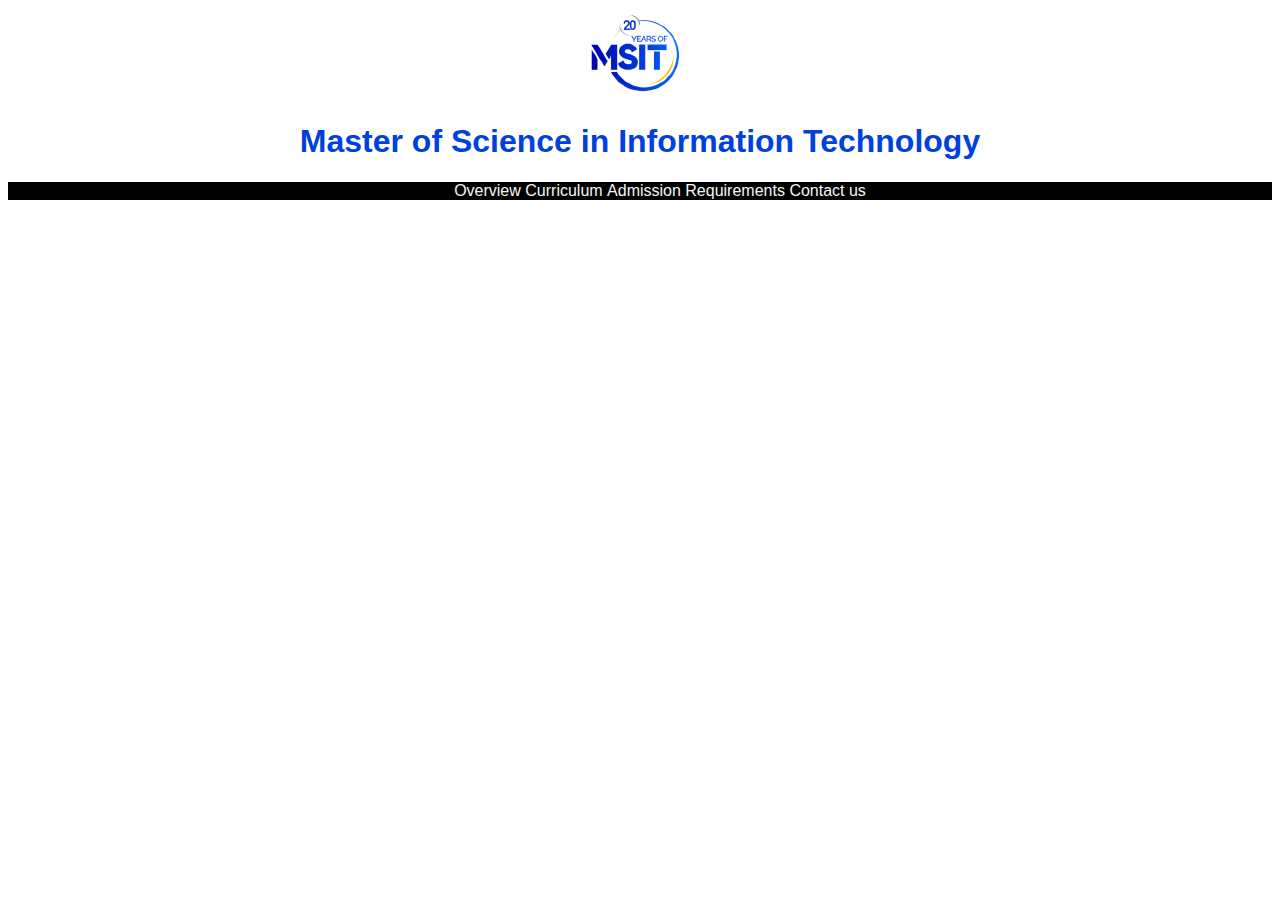
==== day2/index.html @ bd5f38fe "added nav bar to the page" ====
<!DOCTYPE html>

<html>
    <head>
        <title> MSIT - Info Page</title>
        <link rel="stylesheet" href="styles.css">
    </head>
    <body>
        <header>
        <img src="msitlogo.png">
        <h1> Master of Science in Information Technology</h1>
        </header>
        <nav>
            <ul>
                <li>Overview</li>
                <li>Curriculum</li>
                <li>Admission Requirements</li>
                <li>Contact us</li>
            </ul>
        </nav>
    </body>
</html>
---- day2/styles.css ----
body {
    font-family: Arial, Helvetica, sans-serif;
}

header {
    text-align: center;
}

h1{
    color: #0040df;
}

nav {
    background-color: black;
    text-align: center;
}

ul li {
    list-style-type: none;
    color: whitesmoke;
    display: inline-block;
}
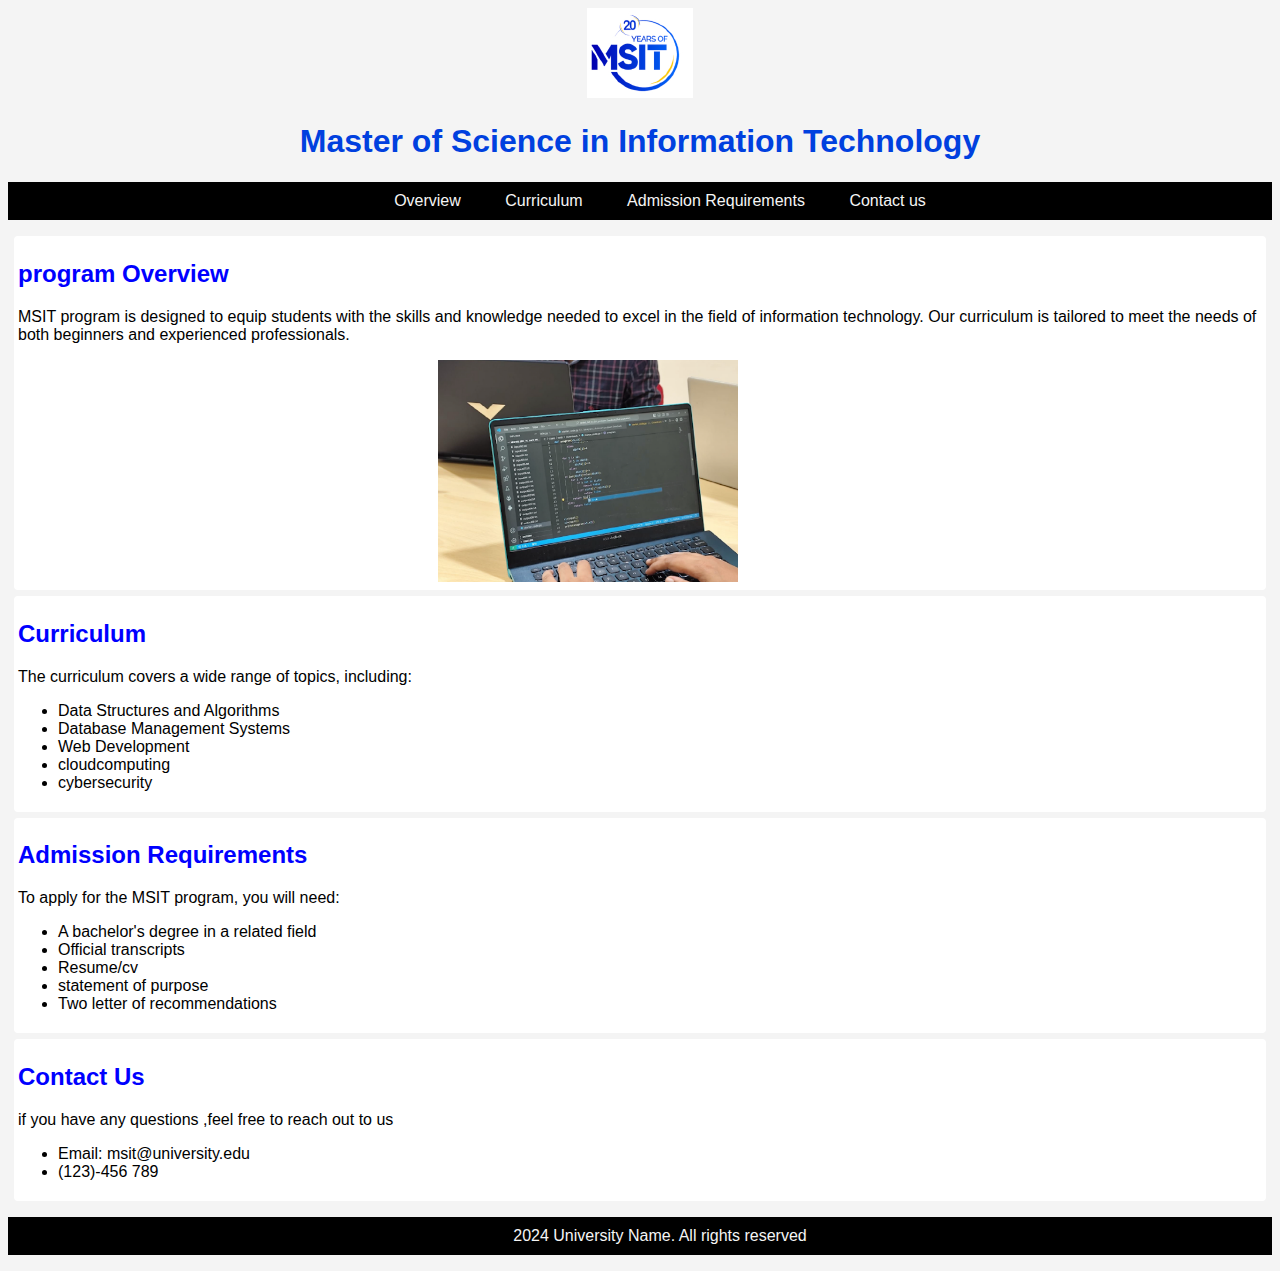
==== commit fc014afa: "final assignment" ====
--- a/day2/index.html
+++ b/day2/index.html
@@ -18,5 +18,49 @@
                 <li>Contact us</li>
             </ul>
         </nav>
+        <section class="card">
+            <h2>program Overview</h2>
+            <p> MSIT program is designed to equip students with the skills and knowledge needed to excel in the field of information technology. Our curriculum is tailored to meet the needs of both beginners and experienced professionals. </p>
+            <img src="image.png">
+        </section>
+       <!--curriculum section-->
+       <section class="card-cur">
+            <h2> Curriculum</h2>
+            <p>The curriculum covers a wide range of topics, including: </p>
+                <ul>
+                    <li>Data Structures and Algorithms</li>
+                    <li>Database Management Systems</li>
+                    <li>Web Development</li>
+                    <li>cloudcomputing</li>
+                    <li>cybersecurity</li>
+
+                </ul>
+            </section >
+
+        <section class="card-cur">
+            <h2> Admission Requirements</h2>
+            <p>To apply for the MSIT program, you will need: </p>
+                <ul>
+                    <li> A bachelor's degree in a related field</li>
+                    <li>Official transcripts </li>
+                    <li>Resume/cv</li>
+                    <li>statement of purpose</li>
+                    <li>Two letter of recommendations</li>
+
+                </ul>
+            </section >
+        <section>
+            <h2>Contact Us</h2>
+            <p>if you have any questions ,feel free to reach out to us</p>
+                <ul>
+                    <li>Email:  msit@university.edu </li>
+                    <li>(123)-456 789</li>
+                </ul>
+        </section>
+        <nav>
+            <ul>
+                <li>2024 University Name. All rights reserved</li>
+            </ul>
+        </nav>
     </body>
 </html>--- a/day2/styles.css
+++ b/day2/styles.css
@@ -1,4 +1,5 @@
 body {
+    background-color:#f4f4f4;
     font-family: Arial, Helvetica, sans-serif;
 }
 
@@ -15,8 +16,23 @@
     text-align: center;
 }
 
-ul li {
+nav ul li {
     list-style-type: none;
     color: whitesmoke;
     display: inline-block;
+    padding: 10px 20px;
+}
+
+h2{
+    color: blue;
+}
+.card img{
+    max-width: 300px;
+    margin-left: 420px;
+}
+section{
+    background-color: white;
+    padding: 4px;
+    border-radius: 4px;
+    margin: 6px;
 }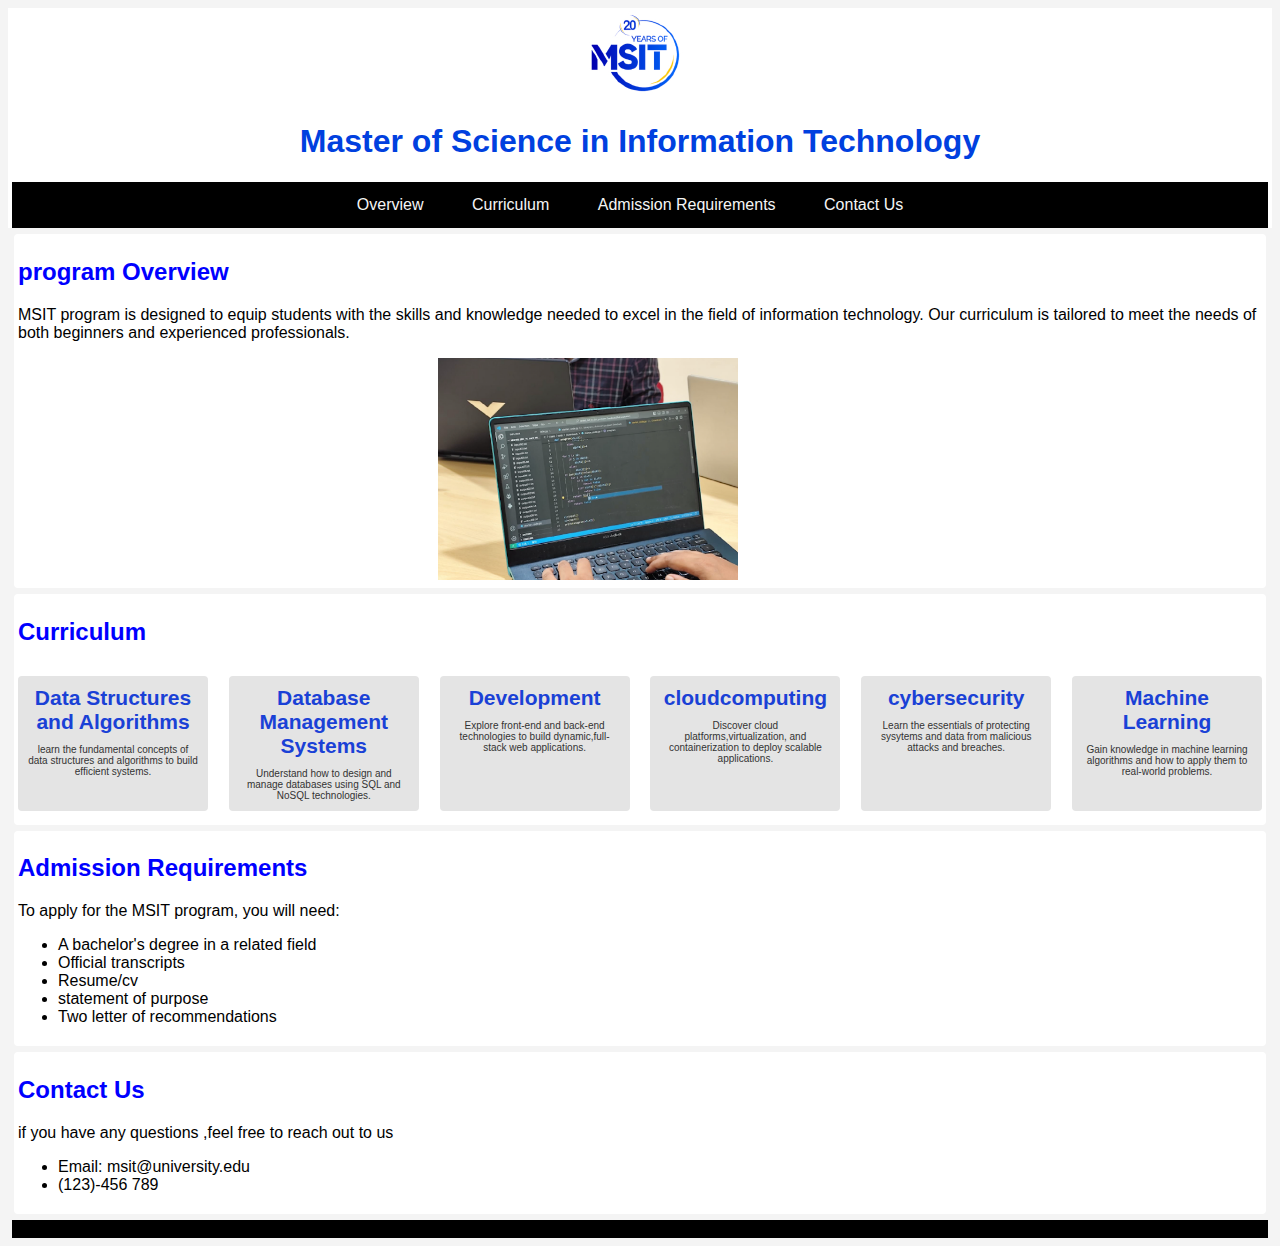
==== commit 34957066: "added hovering and 6 cards in curriculum and did some styling" ====
--- a/day2/index.html
+++ b/day2/index.html
@@ -7,37 +7,55 @@
     </head>
     <body>
         <header>
-        <img src="msitlogo.png">
-        <h1> Master of Science in Information Technology</h1>
+            <img src="msitlogo.png">
+            <h1> Master of Science in Information Technology</h1>
+
+            <nav>
+                <ul>
+                    <li><a href="#Overview">Overview</a></li>
+                    <li><a href="#curriculum">Curriculum</a></li>
+                    <li><a href="#Admission Requirements">Admission Requirements</a></li>
+                    <li><a href="#Contact us">Contact Us</a></li>
+                </ul>
+            </nav>
         </header>
-        <nav>
-            <ul>
-                <li>Overview</li>
-                <li>Curriculum</li>
-                <li>Admission Requirements</li>
-                <li>Contact us</li>
-            </ul>
-        </nav>
-        <section class="card">
+
+        <section id="Overview" class="card">
             <h2>program Overview</h2>
             <p> MSIT program is designed to equip students with the skills and knowledge needed to excel in the field of information technology. Our curriculum is tailored to meet the needs of both beginners and experienced professionals. </p>
-            <img src="image.png">
+            <img src="image.png"> 
         </section>
        <!--curriculum section-->
-       <section class="card-cur">
+       <section id ="curriculum" class="card-cur">
             <h2> Curriculum</h2>
-            <p>The curriculum covers a wide range of topics, including: </p>
-                <ul>
-                    <li>Data Structures and Algorithms</li>
-                    <li>Database Management Systems</li>
-                    <li>Web Development</li>
-                    <li>cloudcomputing</li>
-                    <li>cybersecurity</li>
-
-                </ul>
+                <div class="grid-container">
+                    <div class="grid-item">
+                        <h2>Data Structures and Algorithms</h2>
+                       <p>learn the fundamental concepts of data structures and algorithms to build efficient systems.</div>
+                    <div class="grid-item">
+                        <h2>Database Management Systems</h2>
+                        <p> Understand how to design and manage databases using SQL and NoSQL technologies.</p>
+                    </div>
+                    <div class="grid-item"> 
+                        <h2>Development</h2>
+                        <p>Explore front-end and back-end technologies to build dynamic,full-stack web applications.</p>
+                    </div>
+                    <div class="grid-item">
+                        <h2>cloudcomputing</h2>
+                        <p> Discover cloud platforms,virtualization, and containerization to deploy scalable applications.</p>
+                    </div>
+                    <div class="grid-item">
+                        <h2>cybersecurity</h2>
+                        <p> Learn the essentials of protecting sysytems and data from malicious attacks and breaches.</p>
+                    </div>
+                    <div class="grid-item">
+                        <h2>Machine Learning</h2>
+                        <p>Gain knowledge in machine learning algorithms and how to apply them to real-world problems.</p>
+                    </div>
+                </div>
             </section >
 
-        <section class="card-cur">
+        <section id="admission-requirements"class="card-cur">
             <h2> Admission Requirements</h2>
             <p>To apply for the MSIT program, you will need: </p>
                 <ul>
@@ -49,7 +67,7 @@
 
                 </ul>
             </section >
-        <section>
+        <section id="contact us" class="card-con">
             <h2>Contact Us</h2>
             <p>if you have any questions ,feel free to reach out to us</p>
                 <ul>
--- a/day2/styles.css
+++ b/day2/styles.css
@@ -2,6 +2,12 @@
     background-color:#f4f4f4;
     font-family: Arial, Helvetica, sans-serif;
 }
+
+body > header{
+    background-color: white;
+}
+
+
 
 header {
     text-align: center;
@@ -13,16 +19,32 @@
 
 nav {
     background-color: black;
+    margin: 4px;
     text-align: center;
 }
 
-nav ul li {
+nav ul {
+    padding: 0;
+    margin: 0;
     list-style-type: none;
+
+}
+nav ul li{
+    display: inline-block;
+    margin-right: 20px;
+}
+nav ul li a{
+    text-decoration: none;
     color: whitesmoke;
+    padding: 14px 12px;
     display: inline-block;
-    padding: 10px 20px;
+    transition: all 0.3s ease;
 }
-
+nav ul li a:hover{
+    color:#dadce5;
+    box-shadow: 0px 0px 10px 3px  rgba(225, 255, 255, 0.6);
+    border-radius: 4px;
+}
 h2{
     color: blue;
 }
@@ -35,4 +57,37 @@
     padding: 4px;
     border-radius: 4px;
     margin: 6px;
+}
+
+ul li{
+    padding:0;
+}
+
+.grid-container {
+    display: flex;
+    grid-template-columns: repeat(auto-fill, minmax(200px, 1fr));
+    gap: 10px;
+    padding: 10px 0;
+    justify-content: space-between;
+}
+
+.grid-item {
+    background-color:#e0e0e0e0;
+    padding: 10px;
+    border-radius:4px;
+    text-align: center;
+    font-size: 14px;
+    color: #333;
+    max-width: 190px;
+    box-sizing: border-box;
+    
+}
+
+.grid-item h2{
+    color: #1a41d6;
+    margin: 0 0 10px 0;
+}
+.grid-item p {
+    font-size: 10px;
+    margin: 0;
 }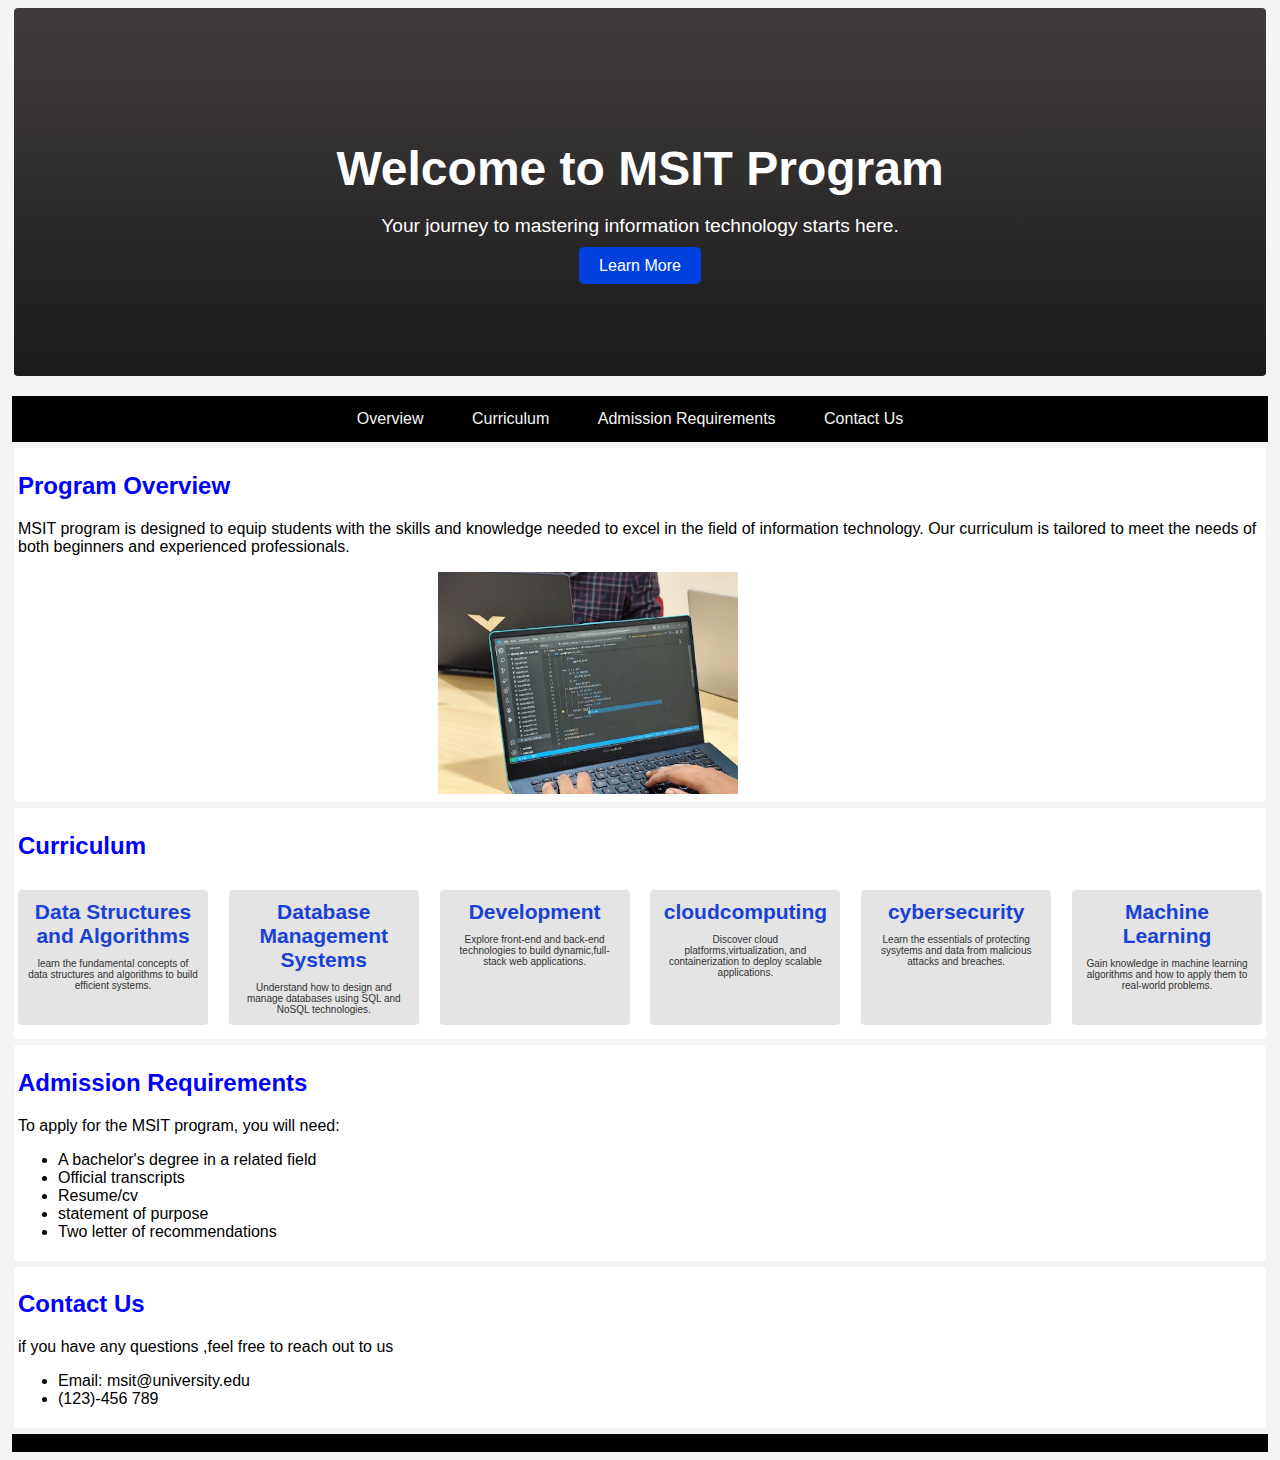
==== commit ee8ca05a: "added hero image and css" ====
--- a/day2/index.html
+++ b/day2/index.html
@@ -6,9 +6,17 @@
         <link rel="stylesheet" href="styles.css">
     </head>
     <body>
-        <header>
-            <img src="msitlogo.png">
-            <h1> Master of Science in Information Technology</h1>
+        <section class="hero">
+            <div class="hero-overlay">
+                <div class="hero-content">
+                    <h1>Welcome to MSIT Program</h1>
+                    <p>Your journey to mastering information technology starts here.</p>
+                    <a class="cta-button">Learn More</a>
+                </div>
+            </div>
+
+        </section>
+           
 
             <nav>
                 <ul>
@@ -21,7 +29,7 @@
         </header>
 
         <section id="Overview" class="card">
-            <h2>program Overview</h2>
+            <h2>Program Overview</h2>
             <p> MSIT program is designed to equip students with the skills and knowledge needed to excel in the field of information technology. Our curriculum is tailored to meet the needs of both beginners and experienced professionals. </p>
             <img src="image.png"> 
         </section>
--- a/day2/styles.css
+++ b/day2/styles.css
@@ -14,7 +14,7 @@
 }
 
 h1{
-    color: #0040df;
+    color:white
 }
 
 nav {
@@ -90,4 +90,57 @@
 .grid-item p {
     font-size: 10px;
     margin: 0;
+}
+
+
+.hero {
+    position: relative;
+    background-image: linear-gradient(rgba(16, 10, 10, 0.796), rgba(0, 0, 0, 0.895)), url("https://upload.wikimedia.org/wikipedia/commons/0/02/Computer_science_education.png");
+    background-size: cover;
+    background-position: center;
+    height: 40vh;
+    display: flex;
+    align-items: center;
+    justify-content: center;
+    margin-bottom: 20px;
+}
+
+.hero-overlay {
+    position: absolute;
+    top: 0;
+    left: 0;
+    width: 100%;
+    height: 100%;
+    display: flex;
+    align-items: center;
+    justify-content: center;
+}
+
+.hero-content {
+    text-align: center;
+    padding: 20px;
+}
+
+.hero h1 {
+    font-size: 3rem;
+    margin-bottom: 10px;
+}
+
+.hero p {
+    font-size: 1.2rem;
+    margin-bottom: 20px;
+    color: white;
+}
+
+.cta-button {
+    background-color: #0040df;
+    color: white;
+    padding: 10px 20px;
+    text-decoration: none;
+    border-radius: 5px;
+    transition: background-color 0.3s;
+}
+
+.cta-button:hover {
+    background-color: #0262ff;
 }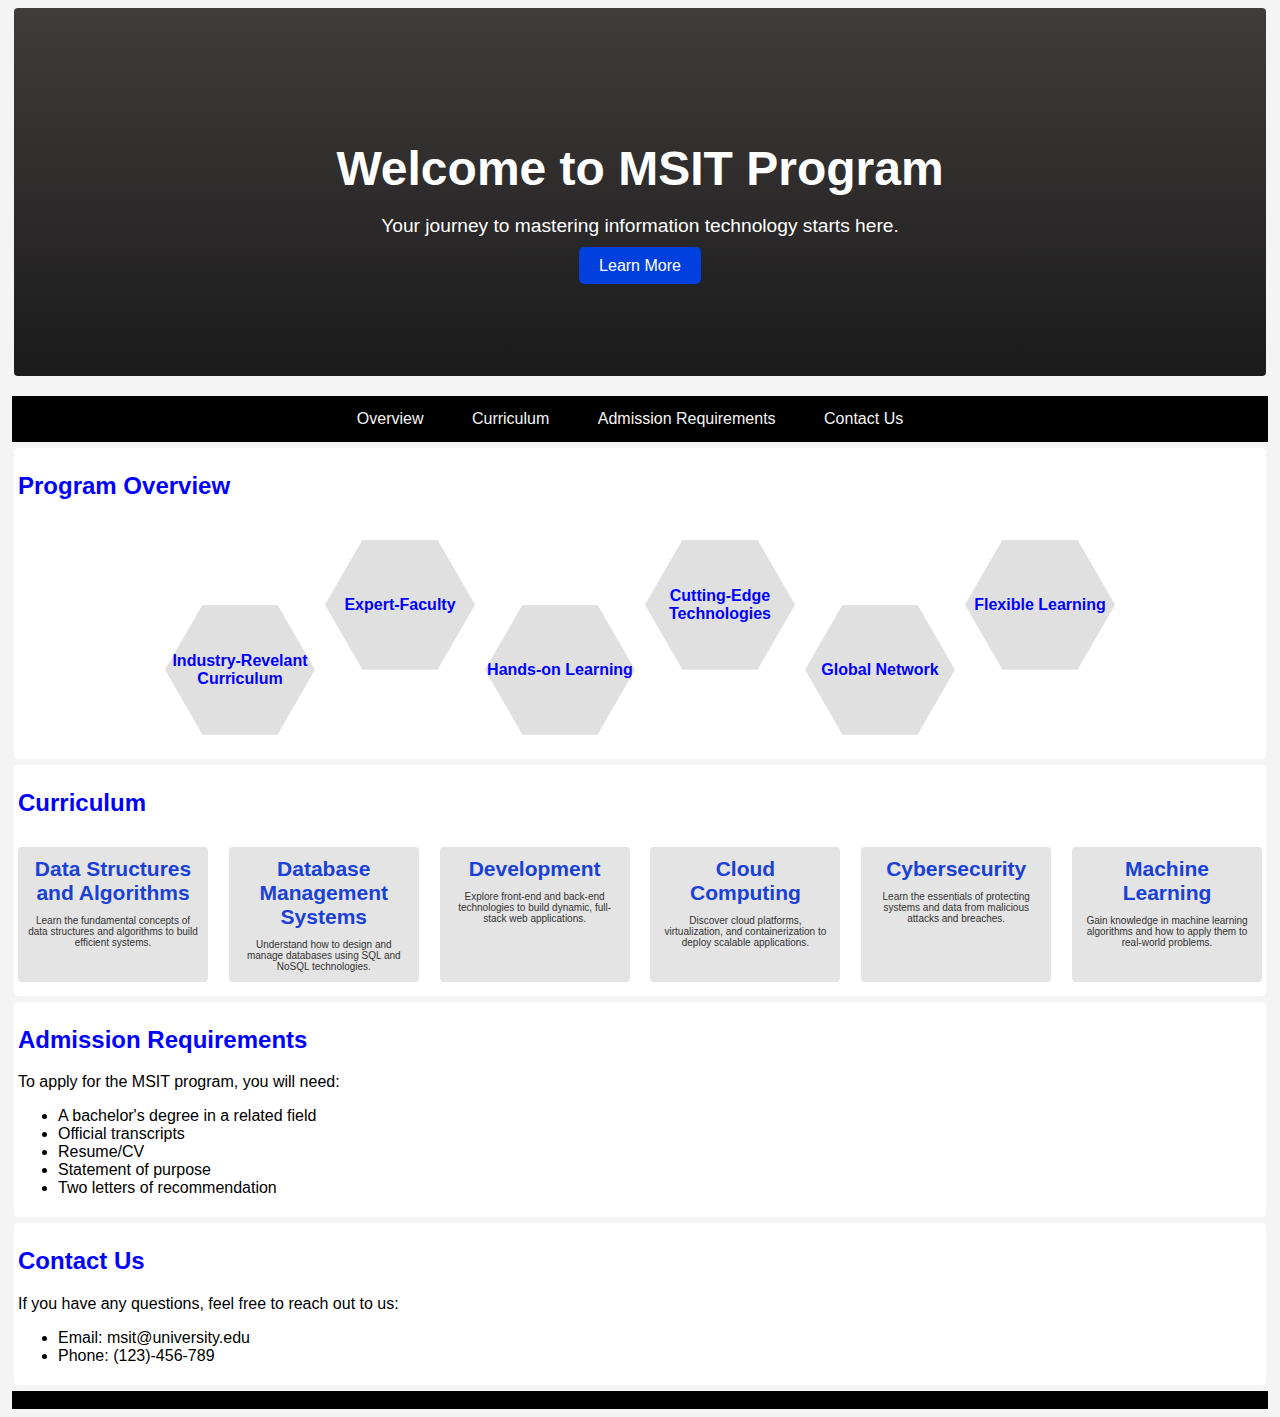
==== commit 7b87dd8f: "added honeycomb structures" ====
--- a/day2/index.html
+++ b/day2/index.html
@@ -1,8 +1,7 @@
 <!DOCTYPE html>
-
 <html>
     <head>
-        <title> MSIT - Info Page</title>
+        <title>MSIT - Info Page</title>
         <link rel="stylesheet" href="styles.css">
     </head>
     <body>
@@ -14,79 +13,111 @@
                     <a class="cta-button">Learn More</a>
                 </div>
             </div>
+        </section>
 
+        <nav>
+            <ul>
+                <li><a href="#Overview">Overview</a></li>
+                <li><a href="#curriculum">Curriculum</a></li>
+                <li><a href="#Admission Requirements">Admission Requirements</a></li>
+                <li><a href="#Contact us">Contact Us</a></li>
+            </ul>
+        </nav>
+            <section id="overview">
+                <h2>Program Overview</h2>
+                <div class="honeycomb">
+                    <div class="hexagon">
+                        <div class="hex-content">
+                            <h3>Industry-Revelant Curriculum</h3>
+                        </div>
+                    </div>
+                    <div class="hexagon">
+                        <div class="hex-content">
+                            <h3>Expert-Faculty</h3>
+                        </div>
+                    </div>
+                    <div class="hexagon">
+                        <div class="hex-content">
+                            <h3>Hands-on Learning</h3>
+                        </div>
+                    </div>
+                    <div class="hexagon">
+                        <div class="hex-content">
+                            <h3>Cutting-Edge Technologies</h3>
+                        </div>
+                    </div>
+                    <div class="hexagon">
+                        <div class="hex-content">
+                            <h3>Global Network</h3>
+                        </div>
+                    </div>
+                    <div class="hexagon">
+                        <div class="hex-content">
+                            <h3>Flexible Learning</h3>
+                        </div>
+                    </div>
+                    
+                </div>
+            </section>
+
+        <!-- Curriculum Section -->
+        <section id="curriculum" class="card-cur">
+            <h2>Curriculum</h2>
+            <div class="grid-container">
+                <div class="grid-item">
+                    <h2>Data Structures and Algorithms</h2>
+                    <p>Learn the fundamental concepts of data structures and algorithms to build efficient systems.</p>
+                </div>
+                <div class="grid-item">
+                    <h2>Database Management Systems</h2>
+                    <p>Understand how to design and manage databases using SQL and NoSQL technologies.</p>
+                </div>
+                <div class="grid-item">
+                    <h2>Development</h2>
+                    <p>Explore front-end and back-end technologies to build dynamic, full-stack web applications.</p>
+                </div>
+                <div class="grid-item">
+                    <h2>Cloud Computing</h2>
+                    <p>Discover cloud platforms, virtualization, and containerization to deploy scalable applications.</p>
+                </div>
+                <div class="grid-item">
+                    <h2>Cybersecurity</h2>
+                    <p>Learn the essentials of protecting systems and data from malicious attacks and breaches.</p>
+                </div>
+                <div class="grid-item">
+                    <h2>Machine Learning</h2>
+                    <p>Gain knowledge in machine learning algorithms and how to apply them to real-world problems.</p>
+                </div>
+            </div>
         </section>
-           
 
-            <nav>
-                <ul>
-                    <li><a href="#Overview">Overview</a></li>
-                    <li><a href="#curriculum">Curriculum</a></li>
-                    <li><a href="#Admission Requirements">Admission Requirements</a></li>
-                    <li><a href="#Contact us">Contact Us</a></li>
-                </ul>
-            </nav>
-        </header>
+        <!-- Admission Requirements Section -->
+        <section id="admission-requirements" class="card-cur">
+            <h2>Admission Requirements</h2>
+            <p>To apply for the MSIT program, you will need:</p>
+            <ul>
+                <li>A bachelor's degree in a related field</li>
+                <li>Official transcripts</li>
+                <li>Resume/CV</li>
+                <li>Statement of purpose</li>
+                <li>Two letters of recommendation</li>
+            </ul>
+        </section>
 
-        <section id="Overview" class="card">
-            <h2>Program Overview</h2>
-            <p> MSIT program is designed to equip students with the skills and knowledge needed to excel in the field of information technology. Our curriculum is tailored to meet the needs of both beginners and experienced professionals. </p>
-            <img src="image.png"> 
+        <!-- Contact Us Section -->
+        <section id="contact-us" class="card-con">
+            <h2>Contact Us</h2>
+            <p>If you have any questions, feel free to reach out to us:</p>
+            <ul>
+                <li>Email: msit@university.edu</li>
+                <li>Phone: (123)-456-789</li>
+            </ul>
         </section>
-       <!--curriculum section-->
-       <section id ="curriculum" class="card-cur">
-            <h2> Curriculum</h2>
-                <div class="grid-container">
-                    <div class="grid-item">
-                        <h2>Data Structures and Algorithms</h2>
-                       <p>learn the fundamental concepts of data structures and algorithms to build efficient systems.</div>
-                    <div class="grid-item">
-                        <h2>Database Management Systems</h2>
-                        <p> Understand how to design and manage databases using SQL and NoSQL technologies.</p>
-                    </div>
-                    <div class="grid-item"> 
-                        <h2>Development</h2>
-                        <p>Explore front-end and back-end technologies to build dynamic,full-stack web applications.</p>
-                    </div>
-                    <div class="grid-item">
-                        <h2>cloudcomputing</h2>
-                        <p> Discover cloud platforms,virtualization, and containerization to deploy scalable applications.</p>
-                    </div>
-                    <div class="grid-item">
-                        <h2>cybersecurity</h2>
-                        <p> Learn the essentials of protecting sysytems and data from malicious attacks and breaches.</p>
-                    </div>
-                    <div class="grid-item">
-                        <h2>Machine Learning</h2>
-                        <p>Gain knowledge in machine learning algorithms and how to apply them to real-world problems.</p>
-                    </div>
-                </div>
-            </section >
 
-        <section id="admission-requirements"class="card-cur">
-            <h2> Admission Requirements</h2>
-            <p>To apply for the MSIT program, you will need: </p>
-                <ul>
-                    <li> A bachelor's degree in a related field</li>
-                    <li>Official transcripts </li>
-                    <li>Resume/cv</li>
-                    <li>statement of purpose</li>
-                    <li>Two letter of recommendations</li>
-
-                </ul>
-            </section >
-        <section id="contact us" class="card-con">
-            <h2>Contact Us</h2>
-            <p>if you have any questions ,feel free to reach out to us</p>
-                <ul>
-                    <li>Email:  msit@university.edu </li>
-                    <li>(123)-456 789</li>
-                </ul>
-        </section>
         <nav>
             <ul>
                 <li>2024 University Name. All rights reserved</li>
             </ul>
         </nav>
     </body>
-</html>+</html>
--- a/day2/styles.css
+++ b/day2/styles.css
@@ -1,20 +1,18 @@
 body {
-    background-color:#f4f4f4;
+    background-color: #f4f4f4;
     font-family: Arial, Helvetica, sans-serif;
 }
 
-body > header{
+body > header {
     background-color: white;
 }
-
-
 
 header {
     text-align: center;
 }
 
-h1{
-    color:white
+h1 {
+    color: white;
 }
 
 nav {
@@ -27,40 +25,45 @@
     padding: 0;
     margin: 0;
     list-style-type: none;
+}
 
-}
-nav ul li{
+nav ul li {
     display: inline-block;
     margin-right: 20px;
 }
-nav ul li a{
+
+nav ul li a {
     text-decoration: none;
     color: whitesmoke;
     padding: 14px 12px;
     display: inline-block;
     transition: all 0.3s ease;
 }
-nav ul li a:hover{
-    color:#dadce5;
-    box-shadow: 0px 0px 10px 3px  rgba(225, 255, 255, 0.6);
+
+nav ul li a:hover {
+    color: #dadce5;
+    box-shadow: 0px 0px 10px 3px rgba(225, 255, 255, 0.6);
     border-radius: 4px;
 }
-h2{
+
+h2 {
     color: blue;
 }
-.card img{
+
+.card img {
     max-width: 300px;
     margin-left: 420px;
 }
-section{
+
+section {
     background-color: white;
     padding: 4px;
     border-radius: 4px;
     margin: 6px;
 }
 
-ul li{
-    padding:0;
+ul li {
+    padding: 0;
 }
 
 .grid-container {
@@ -72,26 +75,25 @@
 }
 
 .grid-item {
-    background-color:#e0e0e0e0;
+    background-color: #e0e0e0e0;
     padding: 10px;
-    border-radius:4px;
+    border-radius: 4px;
     text-align: center;
     font-size: 14px;
     color: #333;
     max-width: 190px;
     box-sizing: border-box;
-    
 }
 
-.grid-item h2{
+.grid-item h2 {
     color: #1a41d6;
     margin: 0 0 10px 0;
 }
+
 .grid-item p {
     font-size: 10px;
     margin: 0;
 }
-
 
 .hero {
     position: relative;
@@ -143,4 +145,48 @@
 
 .cta-button:hover {
     background-color: #0262ff;
+}
+.honeycomb {
+    display: flex;
+    flex-wrap: wrap;
+    gap: 10px;
+    justify-content: center;
+    padding: 20px 0;
+}
+
+.hexagon {
+    position: relative;
+    width: 150px;
+    height: 130px; 
+    background-color: #e0e0e0;
+    clip-path: polygon(25% 0%, 75% 0%, 100% 50%, 75% 100%, 25% 100%, 0% 50%);
+    display: flex;
+    align-items: center;
+    justify-content: center;
+    transition: background-color 0.3s;
+}
+
+.hexagon:nth-child(odd) {
+    margin-top: 65px;
+}
+
+.hexagon:hover {
+    background-color:yellow;
+}
+
+.hex-content {
+    text-align: center;
+    color: blue;
+}
+
+.hex-content h3 {
+    margin: 0;
+    font-size: 1rem;
+    color:blue;
+}
+
+.hex-content p {
+    margin: 5px 0 0;
+    font-size: 0.9rem;
+    color: #ddd;
 }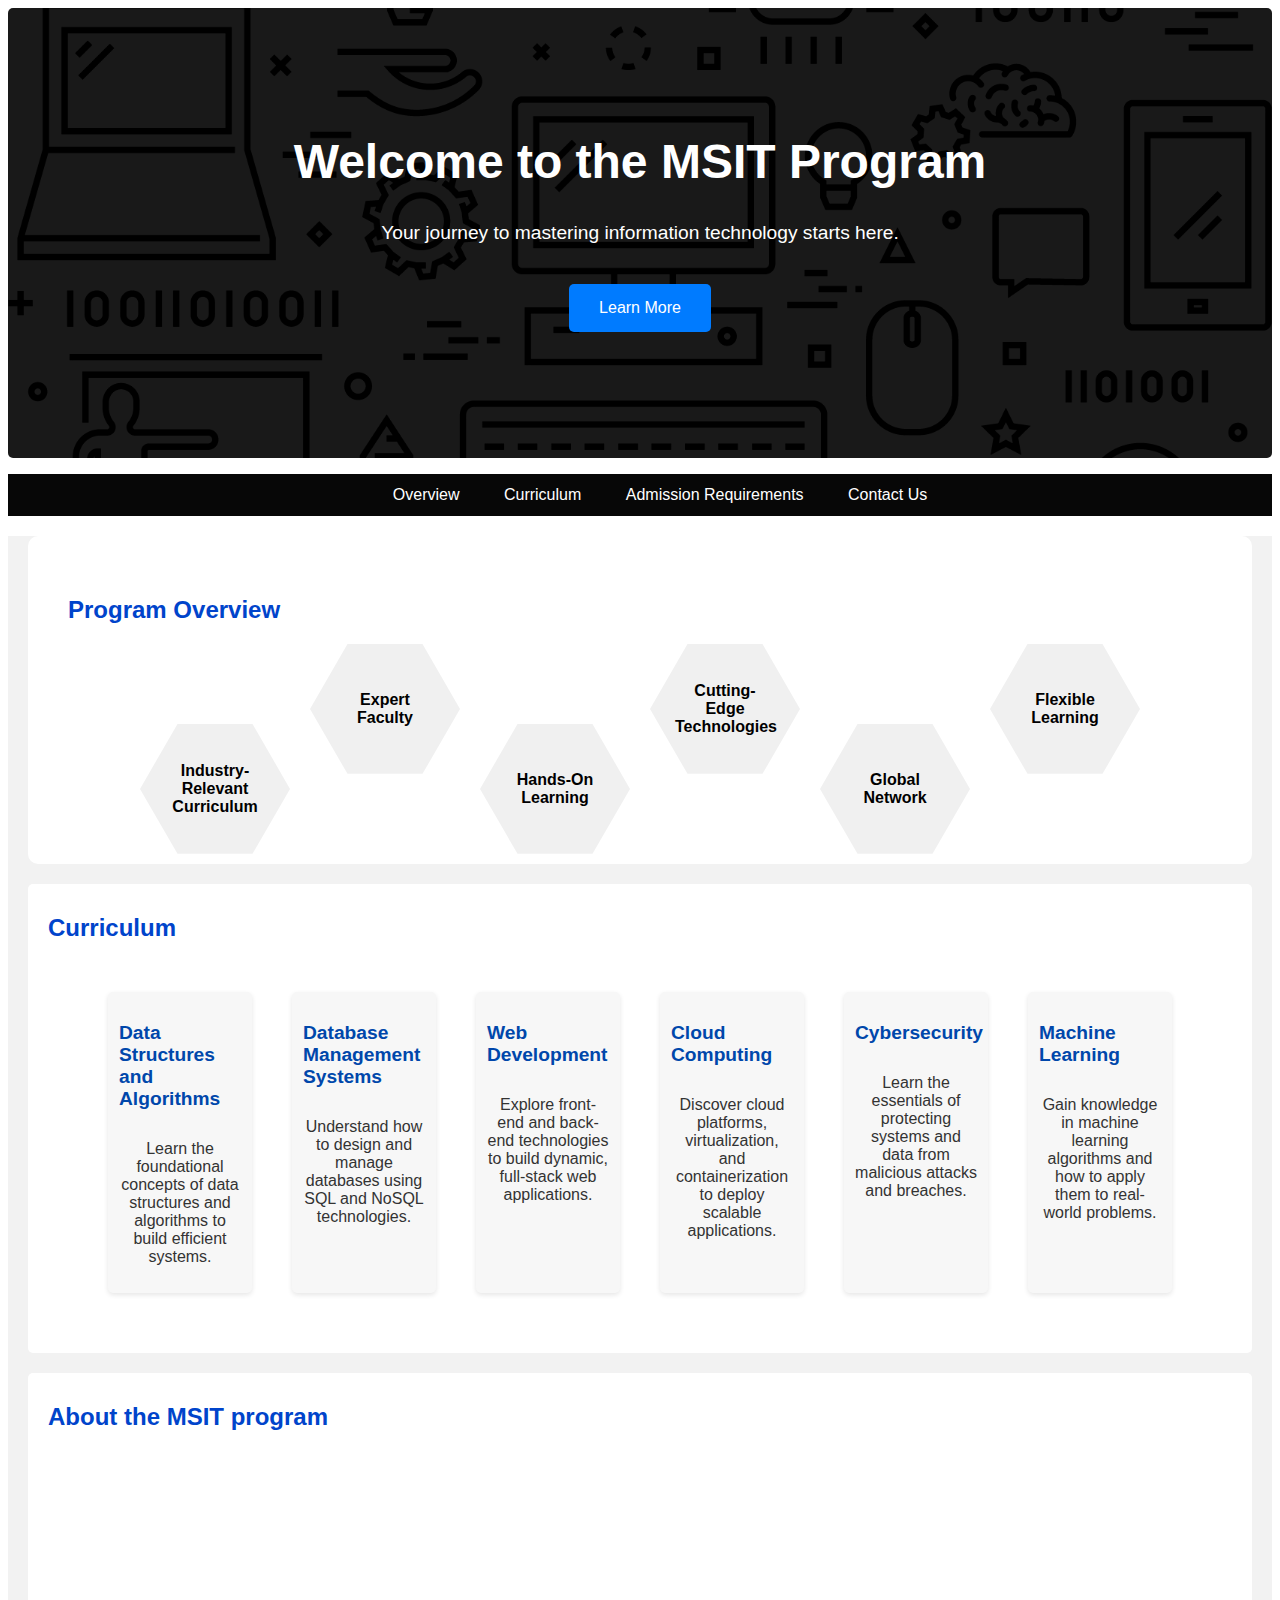
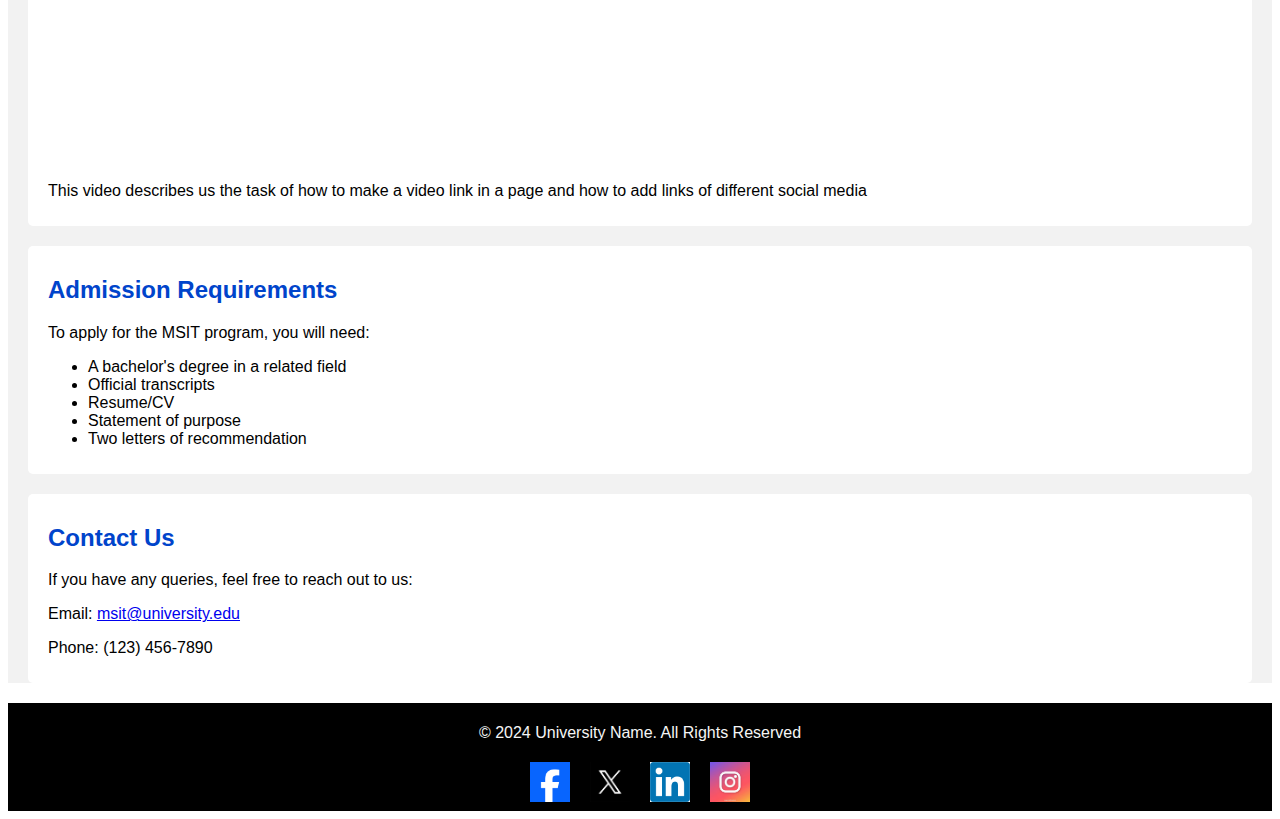
==== commit 1d2d1296: "added instagram , linkedin,faceboook,twiter accounts to the webpage" ====
--- a/day2/index.html
+++ b/day2/index.html
@@ -1,123 +1,117 @@
 <!DOCTYPE html>
-<html>
-    <head>
-        <title>MSIT - Info Page</title>
-        <link rel="stylesheet" href="styles.css">
-    </head>
-    <body>
-        <section class="hero">
-            <div class="hero-overlay">
-                <div class="hero-content">
-                    <h1>Welcome to MSIT Program</h1>
-                    <p>Your journey to mastering information technology starts here.</p>
-                    <a class="cta-button">Learn More</a>
+<html lang="en">
+<head>
+    <link rel="stylesheet" href="styles.css">
+    <meta charset="UTF-8">
+    <meta name="viewport" content="width=device-width, initial-scale=1.0">
+    <title>MSIT - Info</title>
+
+</head>
+<body>
+    <section class="hero-section">
+        <div class="overlay"></div>
+        <div class="hero-content">
+            <h1>Welcome to the MSIT Program</h1>
+            <p>Your journey to mastering information technology starts here.</p>
+            <a href="#" class="btn">Learn More</a>
+        </div>
+    </section>
+    <nav>
+        <div class="navbar ">
+            <ul>
+                <li><a href="#overview">Overview</a></li>
+                <li><a href="#curriculum">Curriculum</a></li>
+                <li><a href ="#admission">Admission Requirements</a></li>
+                <li><a href ="#contact">Contact Us</a></li>
+            </ul>
+        </div>
+    </nav>
+    <div class="main-content">
+        <section id="overview">
+            <h2>Program Overview</h2>
+            <div class="container">
+                <div class="hex">
+                    <span>Industry-Relevant Curriculum</span>
+                </div>
+                <div class="hex">
+                    <span>Expert Faculty</span>
+                </div>
+                <div class="hex highlight">
+                    <span>Hands-On Learning</span>
+                </div>
+                <div class="hex">
+                    <span>Cutting-Edge Technologies</span>
+                </div>
+                <div class="hex">
+                    <span>Global Network</span>
+                </div>
+                <div class="hex">
+                    <span>Flexible Learning</span>
                 </div>
             </div>
         </section>
-
-        <nav>
-            <ul>
-                <li><a href="#Overview">Overview</a></li>
-                <li><a href="#curriculum">Curriculum</a></li>
-                <li><a href="#Admission Requirements">Admission Requirements</a></li>
-                <li><a href="#Contact us">Contact Us</a></li>
-            </ul>
-        </nav>
-            <section id="overview">
-                <h2>Program Overview</h2>
-                <div class="honeycomb">
-                    <div class="hexagon">
-                        <div class="hex-content">
-                            <h3>Industry-Revelant Curriculum</h3>
-                        </div>
-                    </div>
-                    <div class="hexagon">
-                        <div class="hex-content">
-                            <h3>Expert-Faculty</h3>
-                        </div>
-                    </div>
-                    <div class="hexagon">
-                        <div class="hex-content">
-                            <h3>Hands-on Learning</h3>
-                        </div>
-                    </div>
-                    <div class="hexagon">
-                        <div class="hex-content">
-                            <h3>Cutting-Edge Technologies</h3>
-                        </div>
-                    </div>
-                    <div class="hexagon">
-                        <div class="hex-content">
-                            <h3>Global Network</h3>
-                        </div>
-                    </div>
-                    <div class="hexagon">
-                        <div class="hex-content">
-                            <h3>Flexible Learning</h3>
-                        </div>
-                    </div>
-                    
-                </div>
-            </section>
-
-        <!-- Curriculum Section -->
-        <section id="curriculum" class="card-cur">
-            <h2>Curriculum</h2>
-            <div class="grid-container">
-                <div class="grid-item">
-                    <h2>Data Structures and Algorithms</h2>
-                    <p>Learn the fundamental concepts of data structures and algorithms to build efficient systems.</p>
-                </div>
-                <div class="grid-item">
-                    <h2>Database Management Systems</h2>
-                    <p>Understand how to design and manage databases using SQL and NoSQL technologies.</p>
-                </div>
-                <div class="grid-item">
-                    <h2>Development</h2>
-                    <p>Explore front-end and back-end technologies to build dynamic, full-stack web applications.</p>
-                </div>
-                <div class="grid-item">
-                    <h2>Cloud Computing</h2>
-                    <p>Discover cloud platforms, virtualization, and containerization to deploy scalable applications.</p>
-                </div>
-                <div class="grid-item">
-                    <h2>Cybersecurity</h2>
-                    <p>Learn the essentials of protecting systems and data from malicious attacks and breaches.</p>
-                </div>
-                <div class="grid-item">
-                    <h2>Machine Learning</h2>
-                    <p>Gain knowledge in machine learning algorithms and how to apply them to real-world problems.</p>
-                </div>
-            </div>
-        </section>
-
-        <!-- Admission Requirements Section -->
-        <section id="admission-requirements" class="card-cur">
-            <h2>Admission Requirements</h2>
-            <p>To apply for the MSIT program, you will need:</p>
-            <ul>
-                <li>A bachelor's degree in a related field</li>
-                <li>Official transcripts</li>
-                <li>Resume/CV</li>
-                <li>Statement of purpose</li>
-                <li>Two letters of recommendation</li>
-            </ul>
-        </section>
-
-        <!-- Contact Us Section -->
-        <section id="contact-us" class="card-con">
-            <h2>Contact Us</h2>
-            <p>If you have any questions, feel free to reach out to us:</p>
-            <ul>
-                <li>Email: msit@university.edu</li>
-                <li>Phone: (123)-456-789</li>
-            </ul>
-        </section>
-
-        <nav>
-            <ul>
-                <li>2024 University Name. All rights reserved</li>
-            </ul>
-        </nav>
-    </body>
-</html>
+    <section id="curriculum">
+      <h2>Curriculum</h2>
+    <section class="curriculum-section">
+        <section class="curriculum-item">
+        <h3>Data Structures and Algorithms</h3>
+        <p>Learn the foundational concepts of data structures and algorithms to build efficient systems.</p>
+      </section>
+      <section class="curriculum-item">
+        <h3>Database Management Systems</h3>
+        <p>Understand how to design and manage databases using SQL and NoSQL technologies.</p>
+      </section>
+      <section class="curriculum-item">
+        <h3>Web Development</h3>
+        <p>Explore front-end and back-end technologies to build dynamic, full-stack web applications.</p>
+      </section>
+      <section class="curriculum-item">
+        <h3>Cloud Computing</h3>
+        <p>Discover cloud platforms, virtualization, and containerization to deploy scalable applications.</p>
+      </section>
+      <section class="curriculum-item">
+        <h3>Cybersecurity</h3>
+        <p>Learn the essentials of protecting systems and data from malicious attacks and breaches.</p>
+      </section>
+      <section class="curriculum-item">
+        <h3>Machine Learning</h3>
+        <p>Gain knowledge in machine learning algorithms and how to apply them to real-world problems.</p>
+      </section>
+    </section>
+ </section>
+ <section class="video-section">
+    <h2>About the MSIT program</h2>
+    <div class="video-container">
+    <iframe width="560" height="315" src="https://www.youtube.com/embed/JfU4a2qUQEI?si=CAPswqO49YefB47w" title="YouTube video player" frameborder="0" allow="accelerometer; autoplay; clipboard-write; encrypted-media; gyroscope; picture-in-picture; web-share" referrerpolicy="strict-origin-when-cross-origin" allowfullscreen></iframe>
+    </div>
+    <p class="video-description">This video describes us the task of how to make a video link in a page and how to add links of different social media</p>
+</section>
+ <section id="admission">
+   <h2>Admission Requirements</h2>
+   <p>To apply for the MSIT program, you will need:</p>
+   <ul>
+     <li>A bachelor's degree in a related field</li>
+     <li>Official transcripts</li>
+     <li>Resume/CV</li>
+     <li>Statement of purpose</li>
+     <li>Two letters of recommendation</li>
+   </ul>
+ </section>
+     <section id="contact">
+         <h2>Contact Us</h2>
+         <p>If you have any queries, feel free to reach out to us:</p>
+         <p>Email: <a href="msit@university.edu">msit@university.edu</a></p>
+         <p>Phone: (123) 456-7890</p>
+     </section>
+ </div>
+    <footer>
+        <p>&copy; 2024 University Name. All Rights Reserved</p>
+        <div class="social-media">
+            <a href="https://www.facebook.com/msit.official/" target="_blank"><img src="facebook.png" alt="Facebook" class="social-icon"></a>
+            <a href="https://twitter.com/msit_official?lang=en" target="_blank"><img src="twitter.png" alt="X" class="social-icon"></a>
+            <a href="https://www.linkedin.com/company/msit-official/" target="_blank"><img src="linkedin.png" alt="LinkedIn" class="social-icon"></a>
+            <a href="https://www.instagram.com/msit_official/" target="_blank"><img src="instagram.png" alt="Instagram" class="social-icon"></a>
+        </div>
+    </footer>
+</body>
+</html>--- a/day2/styles.css
+++ b/day2/styles.css
@@ -1,192 +1,230 @@
 body {
-    background-color: #f4f4f4;
     font-family: Arial, Helvetica, sans-serif;
 }
 
-body > header {
-    background-color: white;
-}
-
-header {
-    text-align: center;
-}
-
-h1 {
-    color: white;
+h2 {
+    color: #0044cb;
 }
 
 nav {
-    background-color: black;
-    margin: 4px;
-    text-align: center;
-}
-
-nav ul {
-    padding: 0;
-    margin: 0;
+    background-color: rgb(7, 7, 7);
+    text-align: center;
+}
+
+.navbar ul li {
     list-style-type: none;
-}
-
-nav ul li {
+    color: whitesmoke;
     display: inline-block;
-    margin-right: 20px;
+    padding: 12px 20px;
 }
 
 nav ul li a {
     text-decoration: none;
+    color: white;
+}
+
+nav ul li:hover {
+    background-color: #0044cb
+}
+
+#curriculum {
+    margin-bottom: 10px;
+}
+
+.curriculum-section {
+    display: flex;
+
+}
+
+.curriculum-item {
+    background-color: #f7f7f7;
+    border-radius: 5px;
+    box-shadow: 0 2px 5px rgba(0, 0, 0, 0.1);
+    padding: 1cap;
+    flex: 1 1 calc(33.333% - 20px);
+    max-width: calc(33.333% - 20px);
+    text-align: center;
+    transition: transform 0.3s ease;
+}
+
+.curriculum-item:hover {
+    transform: translateY(-5px);
+}
+
+.curriculum-item h3 {
+    color: #0047ab;
+    font-size: 1.2em;
+    margin-bottom: 30px;
+    width: 20px;
+}
+
+.curriculum-container {
+    display: flex;
+    justify-content: center;
+    gap: 20px;
+}
+
+.curriculum-item p {
+    font-size: 1em;
+    color: #333;
+}
+
+.main-content {
+    background-color: #f2f2f2;
+}
+
+.overview-img {
+    display: block;
+    margin-left: auto;
+    margin-right: auto;
+}
+
+section {
+    margin: 20px;
+    padding: 10px 20px;
+    background-color: white;
+    border-radius: 5px;
+}
+
+footer {
+    background-color: black;
     color: whitesmoke;
-    padding: 14px 12px;
-    display: inline-block;
-    transition: all 0.3s ease;
-}
-
-nav ul li a:hover {
-    color: #dadce5;
-    box-shadow: 0px 0px 10px 3px rgba(225, 255, 255, 0.6);
-    border-radius: 4px;
-}
-
-h2 {
-    color: blue;
-}
-
-.card img {
-    max-width: 300px;
-    margin-left: 420px;
-}
-
-section {
-    background-color: white;
-    padding: 4px;
-    border-radius: 4px;
-    margin: 6px;
-}
-
-ul li {
-    padding: 0;
-}
-
-.grid-container {
-    display: flex;
-    grid-template-columns: repeat(auto-fill, minmax(200px, 1fr));
-    gap: 10px;
-    padding: 10px 0;
-    justify-content: space-between;
-}
-
-.grid-item {
-    background-color: #e0e0e0e0;
-    padding: 10px;
-    border-radius: 4px;
-    text-align: center;
-    font-size: 14px;
-    color: #333;
-    max-width: 190px;
-    box-sizing: border-box;
-}
-
-.grid-item h2 {
-    color: #1a41d6;
-    margin: 0 0 10px 0;
-}
-
-.grid-item p {
-    font-size: 10px;
-    margin: 0;
-}
-
-.hero {
-    position: relative;
-    background-image: linear-gradient(rgba(16, 10, 10, 0.796), rgba(0, 0, 0, 0.895)), url("https://upload.wikimedia.org/wikipedia/commons/0/02/Computer_science_education.png");
+    text-align: center;
+    padding: 5px 20px;
+}
+
+.hero-section {
+    display: flex;
+    align-items: center;
+    justify-content: center;
+    height: 50vh;
+    background-image: url('msitbg.png');
     background-size: cover;
     background-position: center;
-    height: 40vh;
-    display: flex;
-    align-items: center;
-    justify-content: center;
-    margin-bottom: 20px;
-}
-
-.hero-overlay {
+    position: relative;
+    overflow: hidden;
+    margin: 0;
+    padding: 0;
+}
+
+.overlay {
     position: absolute;
     top: 0;
     left: 0;
     width: 100%;
     height: 100%;
-    display: flex;
-    align-items: center;
-    justify-content: center;
+    background: rgba(0, 0, 0, 0.9);
 }
 
 .hero-content {
-    text-align: center;
-    padding: 20px;
-}
-
-.hero h1 {
-    font-size: 3rem;
-    margin-bottom: 10px;
-}
-
-.hero p {
-    font-size: 1.2rem;
-    margin-bottom: 20px;
+    position: relative;
     color: white;
-}
-
-.cta-button {
-    background-color: #0040df;
+    text-align: center;
+    z-index: 1;
+}
+
+.hero-content h1 {
+    font-size: 3em;
+    margin-top: 0;
+}
+
+.hero-content p {
+    font-size: 1.2em;
+    margin-bottom: 40px;
+}
+
+.hero-content .btn {
+    display: inline-block;
+    padding: 15px 30px;
+    background-color: #007BFF;
     color: white;
-    padding: 10px 20px;
     text-decoration: none;
     border-radius: 5px;
-    transition: background-color 0.3s;
-}
-
-.cta-button:hover {
-    background-color: #0262ff;
-}
-.honeycomb {
-    display: flex;
-    flex-wrap: wrap;
-    gap: 10px;
-    justify-content: center;
-    padding: 20px 0;
-}
-
-.hexagon {
-    position: relative;
+    transition: background-color 0.3s ease;
+}
+
+.hero-content .btn:hover {
+    background-color: #0056b3;
+}
+#overview {
+    max-height: 100%;
+    margin-bottom: 10px;
+    padding: 40px;
+    background-color: white;
+    border-radius: 10px;
+    /* display: flex; */
+}
+.overview-container {
+    display: flex;
+    justify-content: center;
+    gap: 20px;
+}
+.container {
+    display: flex;
+    justify-content: center;
+    align-items: center;
+    position: relative;
+    margin-top: 50px;
+}
+
+.hex {
     width: 150px;
-    height: 130px; 
-    background-color: #e0e0e0;
-    clip-path: polygon(25% 0%, 75% 0%, 100% 50%, 75% 100%, 25% 100%, 0% 50%);
+    height: 150px;
     display: flex;
     align-items: center;
     justify-content: center;
-    transition: background-color 0.3s;
-}
-
-.hexagon:nth-child(odd) {
-    margin-top: 65px;
-}
-
-.hexagon:hover {
-    background-color:yellow;
-}
-
-.hex-content {
-    text-align: center;
-    color: blue;
-}
-
-.hex-content h3 {
-    margin: 0;
-    font-size: 1rem;
-    color:blue;
-}
-
-.hex-content p {
-    margin: 5px 0 0;
-    font-size: 0.9rem;
-    color: #ddd;
+    text-align: center;
+    color: #333;
+    background: #f0f0f0;
+    margin: 0 10px;
+    position: relative;
+    clip-path: polygon(25% 6.7%, 75% 6.7%, 100% 50%, 75% 93.3%, 25% 93.3%, 0% 50%);
+    transition: background-color 0.3s ease;
+}
+
+.hex:hover {
+    background-color: #ffe500;
+    color: #000;
+}
+
+.hex span {
+    position: absolute;
+    font-size: 16px;
+    font-weight: bold;
+    text-align: center;
+    width: 100px;
+    color: #000;
+}
+
+
+
+.hex:nth-child(odd) {
+    transform: translateY(40px);
+}
+
+.hex:nth-child(even) {
+    transform: translateY(-40px);
+}
+.social-media {
+    display: flex;
+    justify-content: center;
+    margin-top: 20px;
+}
+
+.social-media a {
+    margin: 0 10px;
+}
+
+.social-icon {
+    width: 40px;
+    height: 40px;
+    transition: transform 0.3s ease;
+}
+
+.social-icon:hover {
+    transform: scale(1.2);
+}
+.video-section iframe{
+    display: block;
+    margin:0 auto;
 }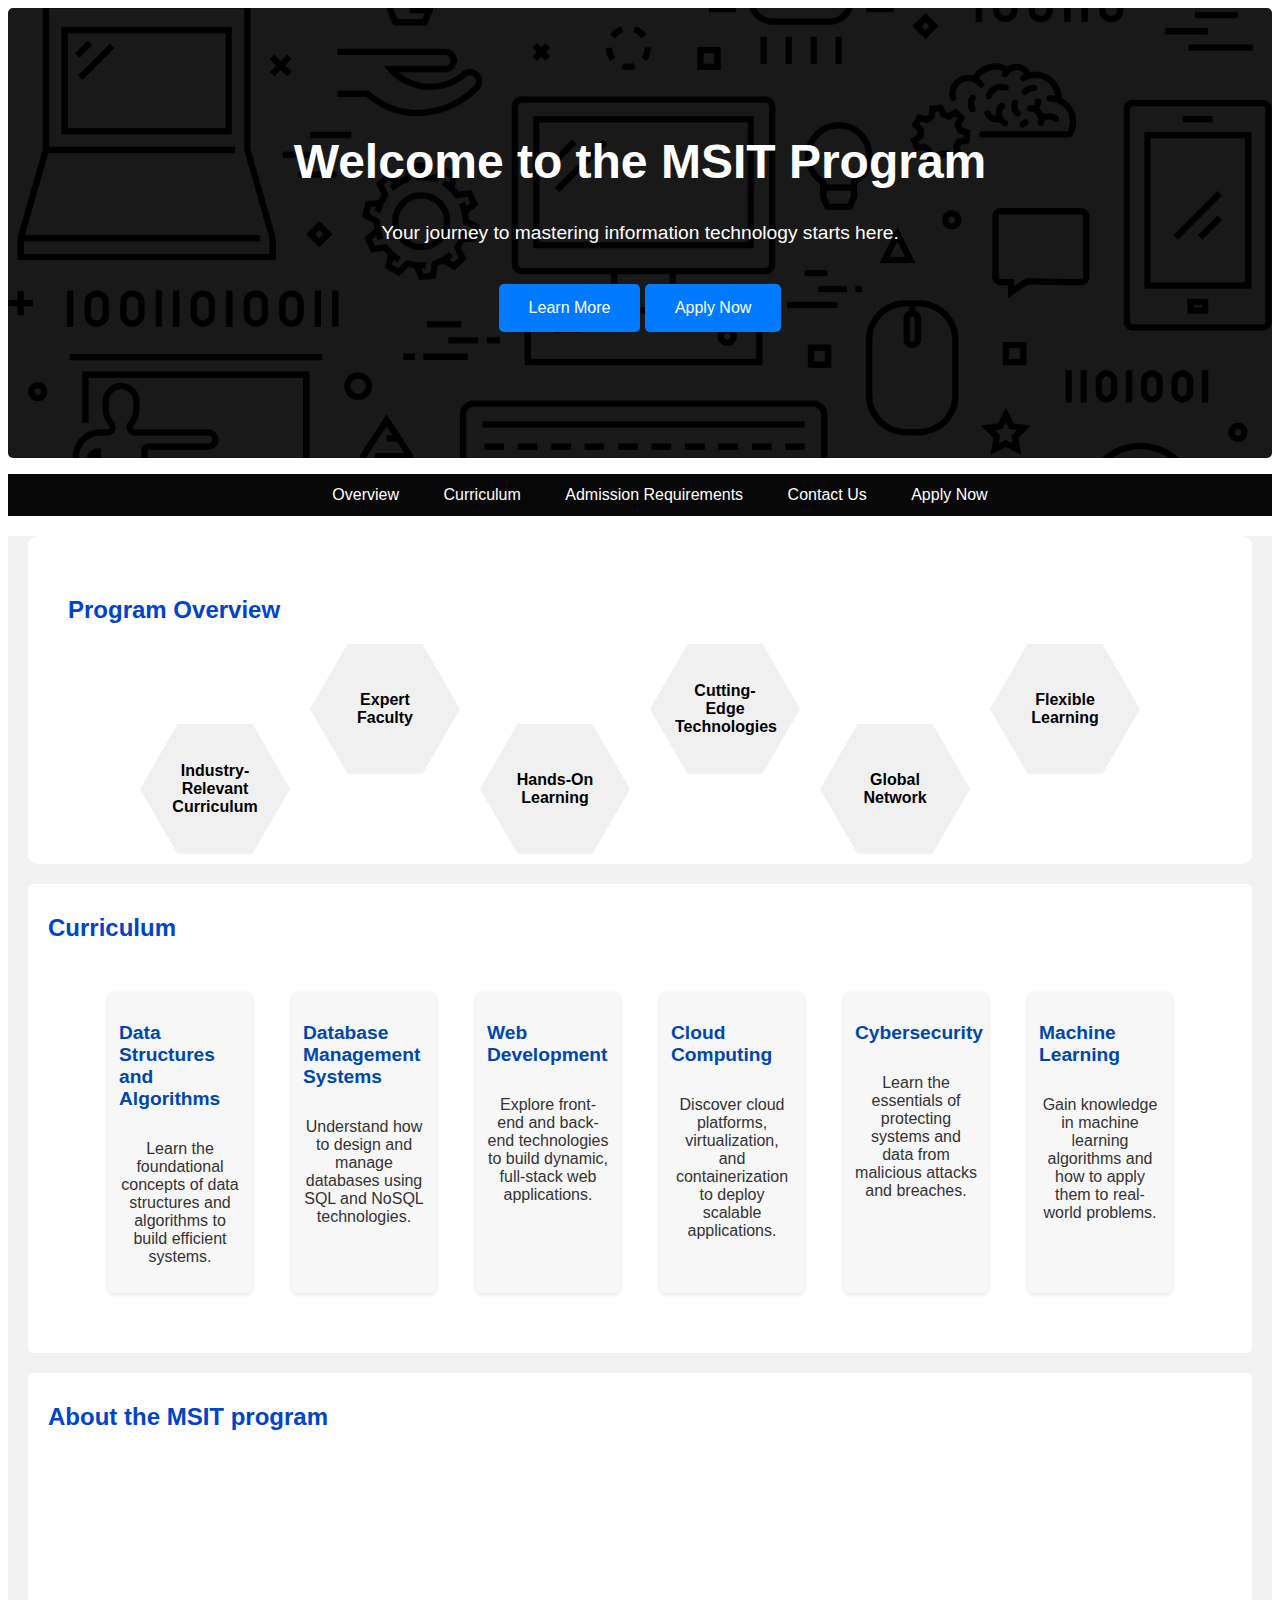
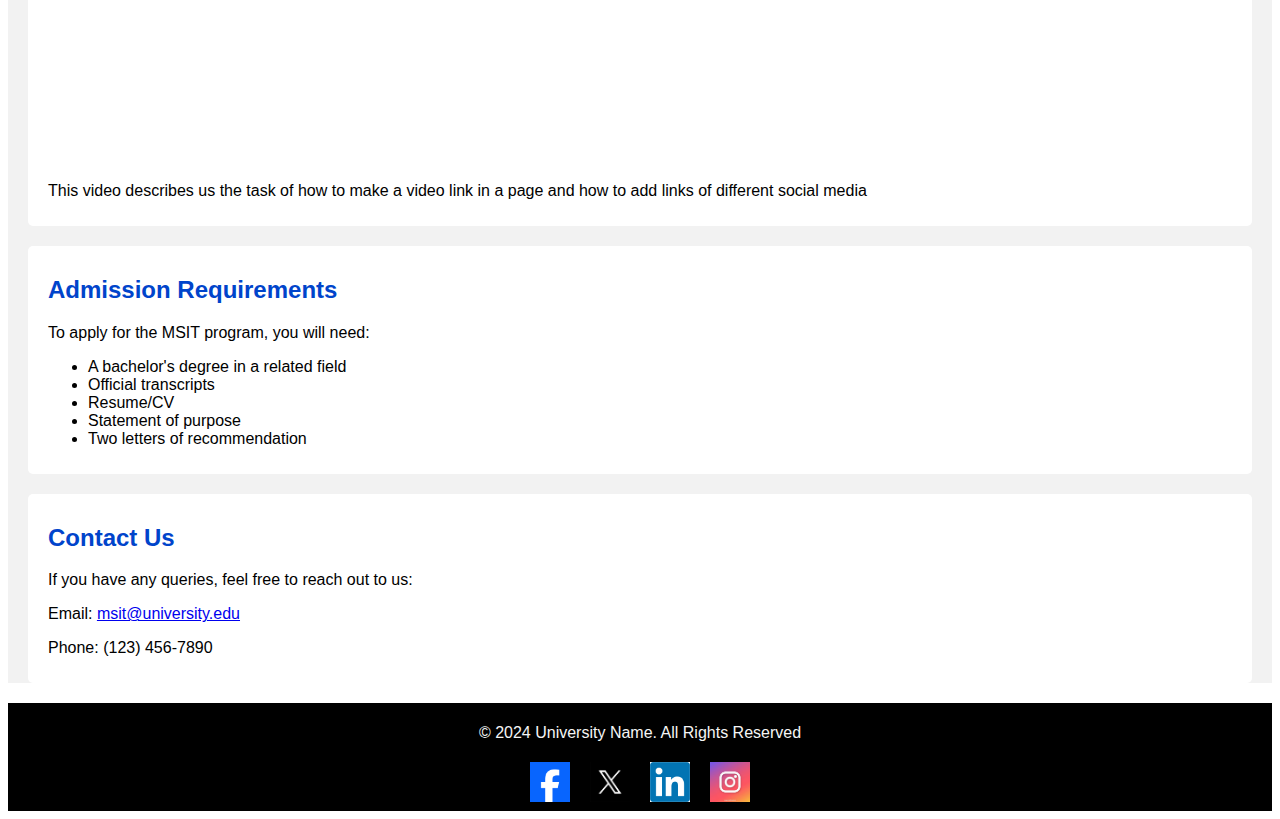
==== commit 9b7269a6: "created application form and added to the web page" ====
--- a/day2/index.html
+++ b/day2/index.html
@@ -14,6 +14,7 @@
             <h1>Welcome to the MSIT Program</h1>
             <p>Your journey to mastering information technology starts here.</p>
             <a href="#" class="btn">Learn More</a>
+            <a href= "apply.html" class="btn">Apply Now</a>
         </div>
     </section>
     <nav>
@@ -23,6 +24,7 @@
                 <li><a href="#curriculum">Curriculum</a></li>
                 <li><a href ="#admission">Admission Requirements</a></li>
                 <li><a href ="#contact">Contact Us</a></li>
+                <li><a href="apply.html">Apply Now</a></li>
             </ul>
         </div>
     </nav>
@@ -114,4 +116,4 @@
         </div>
     </footer>
 </body>
-</html>+</html>
--- a/day2/styles.css
+++ b/day2/styles.css
@@ -227,4 +227,70 @@
 .video-section iframe{
     display: block;
     margin:0 auto;
+}
+/* Application Form Styling */
+.form-section {
+    background-color: #f2f2f2;
+    padding: 50px;
+    border-radius: 10px;
+    margin: 20px;
+}
+
+.form-container {
+    max-width: 600px;
+    margin: 0 auto;
+    background-color: white;
+    padding: 20px;
+    box-shadow: 0 2px 5px rgba(0, 0, 0, 0.1);
+    border-radius: 10px;
+}
+
+.form-container h2 {
+    color: #0044cb;
+    text-align: center;
+    margin-bottom: 20px;
+}
+
+.form-group {
+    margin-bottom: 20px;
+}
+
+.form-group label {
+    display: block;
+    font-weight: bold;
+    margin-bottom: 5px;
+}
+
+.form-group input[type="text"],
+.form-group input[type="email"],
+.form-group input[type="date"],
+.form-group textarea,
+.form-group input[type="file"] {
+    width: 100%;
+    padding: 10px;
+    border: 1px solid #ccc;
+    border-radius: 5px;
+}
+
+.form-group textarea {
+    resize: vertical;
+}
+
+.form-group input[type="file"] {
+    border: none;
+}
+
+.form-group button {
+    display: inline-block;
+    padding: 15px 30px;
+    background-color: #007BFF;
+    color: white;
+    border: none;
+    border-radius: 5px;
+    cursor: pointer;
+    width: 100%;
+}
+
+.form-group button:hover {
+    background-color: #0056b3;
 }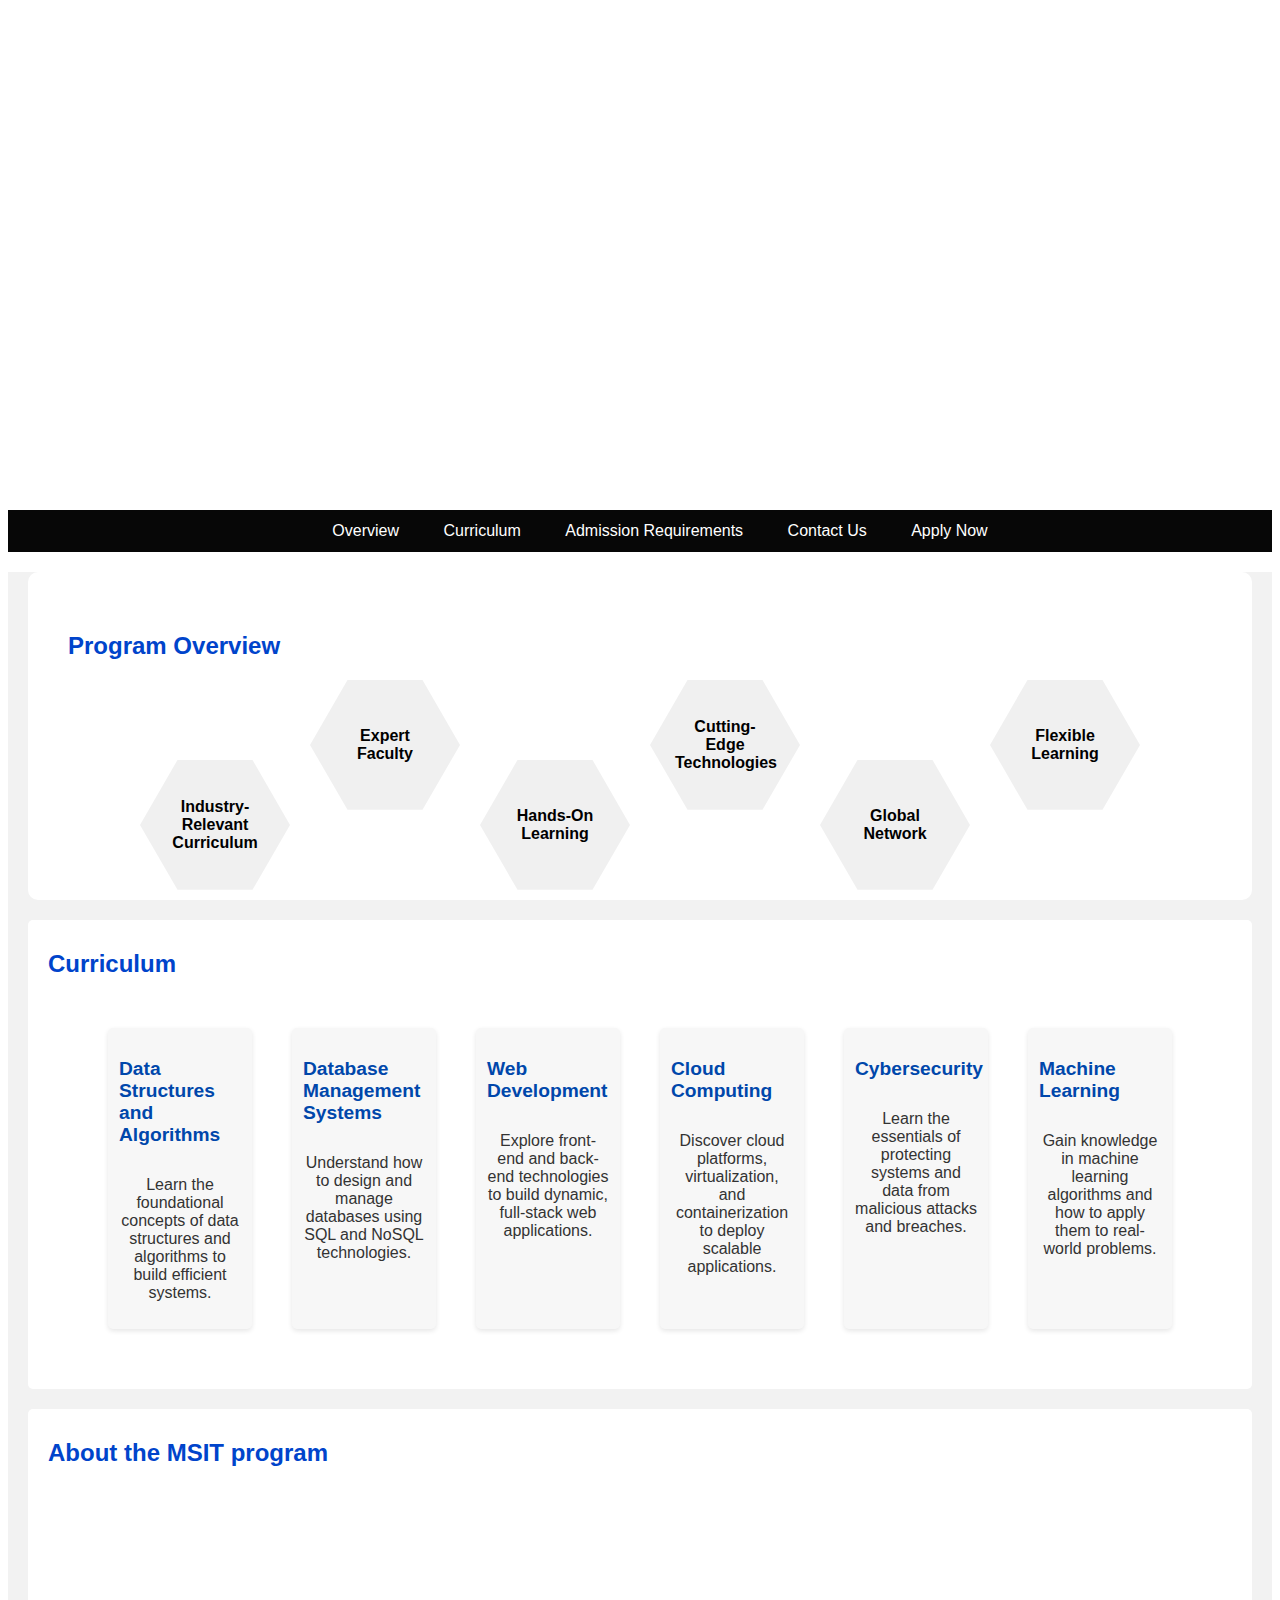
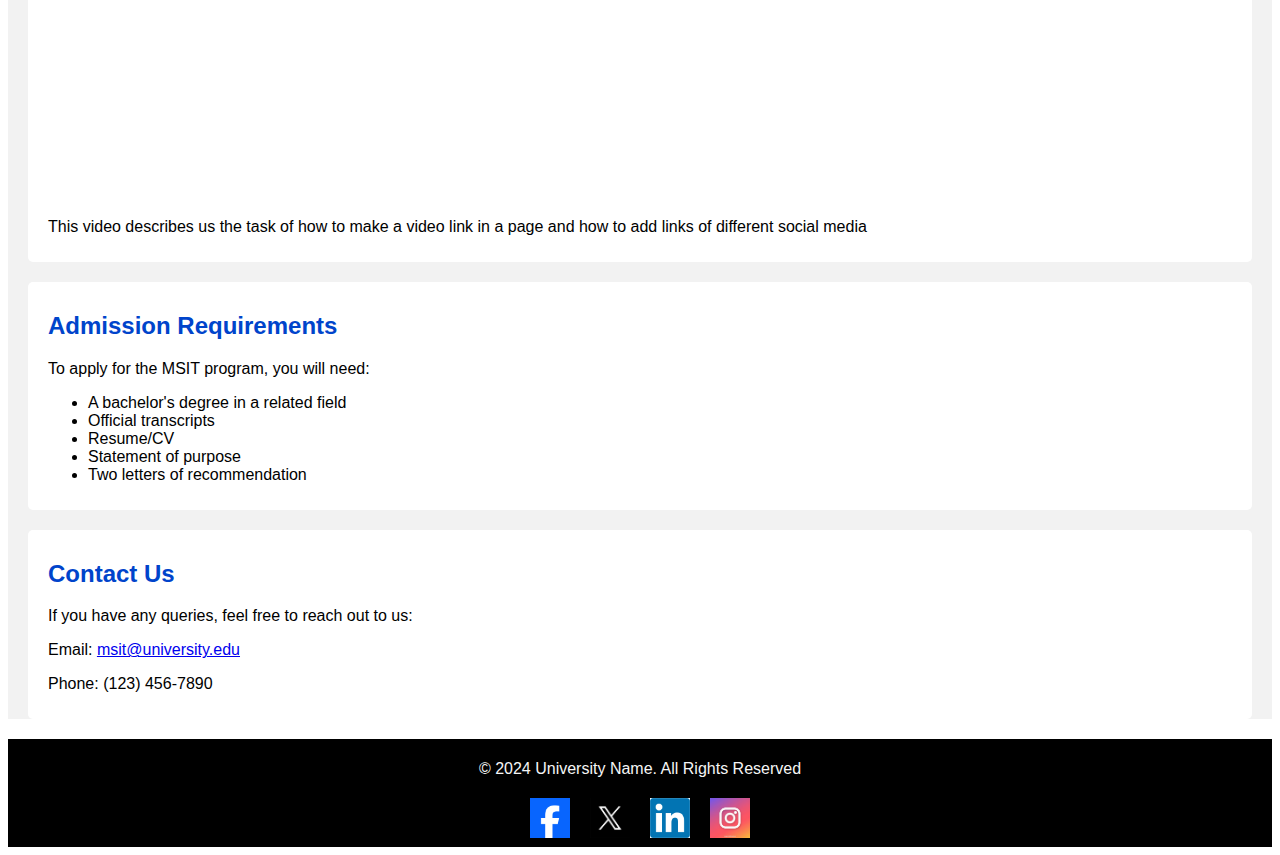
==== commit 135bc44e: "slides were created" ====
--- a/day2/index.html
+++ b/day2/index.html
@@ -8,15 +8,36 @@
 
 </head>
 <body>
-    <section class="hero-section">
-        <div class="overlay"></div>
-        <div class="hero-content">
-            <h1>Welcome to the MSIT Program</h1>
-            <p>Your journey to mastering information technology starts here.</p>
-            <a href="#" class="btn">Learn More</a>
-            <a href= "apply.html" class="btn">Apply Now</a>
+    <section class="slide-section">
+        <div class="slide">
+            <div class="overlay"></div>
+            <div class="slide-content">
+                <h1>Welcome to the MSIT Program</h1>
+                <p>Your journey to mastering information technology starts here.</p>
+                <a href="apply.html" class="btn">Apply Now</a>
+            </div>
+        </div>
+    
+        <div class="slide">
+            <div class="overlay"></div>
+            <div class="slide-content">
+                <h1>Expand Your Knowledge</h1>
+                <p>Take the next step in your IT career with us.</p>
+                <a href="apply.html" class="btn">Apply Now</a>
+            </div>
+        </div>
+    
+        <div class="slide">
+            <div class="overlay"></div>
+            <div class="slide-content">
+                <h1>Learn from Experts</h1>
+                <p>Benefit from our industry-leading faculty and cutting-edge curriculum.</p>
+                <a href="apply.html" class="btn">Apply Now</a>
+            </div>
         </div>
     </section>
+    
+    
     <nav>
         <div class="navbar ">
             <ul>
--- a/day2/styles.css
+++ b/day2/styles.css
@@ -1,110 +1,340 @@
-body {
-    font-family: Arial, Helvetica, sans-serif;
-}
-
-h2 {
-    color: #0044cb;
-}
-
-nav {
-    background-color: rgb(7, 7, 7);
-    text-align: center;
-}
-
-.navbar ul li {
-    list-style-type: none;
-    color: whitesmoke;
-    display: inline-block;
-    padding: 12px 20px;
-}
-
-nav ul li a {
-    text-decoration: none;
-    color: white;
-}
-
-nav ul li:hover {
-    background-color: #0044cb
-}
-
-#curriculum {
-    margin-bottom: 10px;
-}
-
-.curriculum-section {
-    display: flex;
-
-}
-
-.curriculum-item {
-    background-color: #f7f7f7;
-    border-radius: 5px;
-    box-shadow: 0 2px 5px rgba(0, 0, 0, 0.1);
-    padding: 1cap;
-    flex: 1 1 calc(33.333% - 20px);
-    max-width: calc(33.333% - 20px);
-    text-align: center;
-    transition: transform 0.3s ease;
-}
-
-.curriculum-item:hover {
-    transform: translateY(-5px);
-}
-
-.curriculum-item h3 {
-    color: #0047ab;
-    font-size: 1.2em;
-    margin-bottom: 30px;
-    width: 20px;
-}
-
-.curriculum-container {
-    display: flex;
-    justify-content: center;
-    gap: 20px;
-}
-
-.curriculum-item p {
-    font-size: 1em;
-    color: #333;
-}
-
-.main-content {
-    background-color: #f2f2f2;
-}
-
-.overview-img {
-    display: block;
-    margin-left: auto;
-    margin-right: auto;
-}
-
-section {
-    margin: 20px;
-    padding: 10px 20px;
-    background-color: white;
-    border-radius: 5px;
-}
-
-footer {
-    background-color: black;
-    color: whitesmoke;
-    text-align: center;
-    padding: 5px 20px;
-}
-
-.hero-section {
-    display: flex;
-    align-items: center;
-    justify-content: center;
+        body {
+            font-family: Arial, Helvetica, sans-serif;
+        }
+
+        h2 {
+            color: #0044cb;
+        }
+
+        nav {
+            background-color: rgb(7, 7, 7);
+            text-align: center;
+        }
+
+        .navbar ul li {
+            list-style-type: none;
+            color: whitesmoke;
+            display: inline-block;
+            padding: 12px 20px;
+        }
+
+        nav ul li a {
+            text-decoration: none;
+            color: white;
+        }
+
+        nav ul li:hover {
+            background-color: #0044cb
+        }
+
+        #curriculum {
+            margin-bottom: 10px;
+        }
+
+        .curriculum-section {
+            display: flex;
+
+        }
+
+        .curriculum-item {
+            background-color: #f7f7f7;
+            border-radius: 5px;
+            box-shadow: 0 2px 5px rgba(0, 0, 0, 0.1);
+            padding: 1cap;
+            flex: 1 1 calc(33.333% - 20px);
+            max-width: calc(33.333% - 20px);
+            text-align: center;
+            transition: transform 0.3s ease;
+        }
+
+        .curriculum-item:hover {
+            transform: translateY(-5px);
+        }
+
+        .curriculum-item h3 {
+            color: #0047ab;
+            font-size: 1.2em;
+            margin-bottom: 30px;
+            width: 20px;
+        }
+
+        .curriculum-container {
+            display: flex;
+            justify-content: center;
+            gap: 20px;
+        }
+
+        .curriculum-item p {
+            font-size: 1em;
+            color: #333;
+        }
+
+        .main-content {
+            background-color: #f2f2f2;
+        }
+
+        .overview-img {
+            display: block;
+            margin-left: auto;
+            margin-right: auto;
+        }
+
+        section {
+            margin: 20px;
+            padding: 10px 20px;
+            background-color: white;
+            border-radius: 5px;
+        }
+
+        footer {
+            background-color: black;
+            color: whitesmoke;
+            text-align: center;
+            padding: 5px 20px;
+        }
+
+        .hero-section {
+            display: flex;
+            align-items: center;
+            justify-content: center;
+            height: 50vh;
+            background-image: url('msitbg.png');
+            background-size: cover;
+            background-position: center;
+            position: relative;
+            overflow: hidden;
+            margin: 0;
+            padding: 0;
+        }
+
+        .overlay {
+            position: absolute;
+            top: 0;
+            left: 0;
+            width: 100%;
+            height: 100%;
+            background: rgba(0, 0, 0, 0.9);
+        }
+
+        .hero-content {
+            position: relative;
+            color: white;
+            text-align: center;
+            z-index: 1;
+        }
+
+        .hero-content h1 {
+            font-size: 3em;
+            margin-top: 0;
+        }
+
+        .hero-content p {
+            font-size: 1.2em;
+            margin-bottom: 40px;
+        }
+
+        .hero-content .btn {
+            display: inline-block;
+            padding: 15px 30px;
+            background-color: #007BFF;
+            color: white;
+            text-decoration: none;
+            border-radius: 5px;
+            transition: background-color 0.3s ease;
+        }
+
+        .hero-content .btn:hover {
+            background-color: #0056b3;
+        }
+        #overview {
+            max-height: 100%;
+            margin-bottom: 10px;
+            padding: 40px;
+            background-color: white;
+            border-radius: 10px;
+            /* display: flex; */
+        }
+        .overview-container {
+            display: flex;
+            justify-content: center;
+            gap: 20px;
+        }
+        .container {
+            display: flex;
+            justify-content: center;
+            align-items: center;
+            position: relative;
+            margin-top: 50px;
+        }
+
+        .hex {
+            width: 150px;
+            height: 150px;
+            display: flex;
+            align-items: center;
+            justify-content: center;
+            text-align: center;
+            color: #333;
+            background: #f0f0f0;
+            margin: 0 10px;
+            position: relative;
+            clip-path: polygon(25% 6.7%, 75% 6.7%, 100% 50%, 75% 93.3%, 25% 93.3%, 0% 50%);
+            transition: background-color 0.3s ease;
+        }
+
+        .hex:hover {
+            background-color: #ffe500;
+            color: #000;
+        }
+
+        .hex span {
+            position: absolute;
+            font-size: 16px;
+            font-weight: bold;
+            text-align: center;
+            width: 100px;
+            color: #000;
+        }
+
+
+
+        .hex:nth-child(odd) {
+            transform: translateY(40px);
+        }
+
+        .hex:nth-child(even) {
+            transform: translateY(-40px);
+        }
+        .social-media {
+            display: flex;
+            justify-content: center;
+            margin-top: 20px;
+        }
+
+        .social-media a {
+            margin: 0 10px;
+        }
+
+        .social-icon {
+            width: 40px;
+            height: 40px;
+            transition: transform 0.3s ease;
+        }
+
+        .social-icon:hover {
+            transform: scale(1.2);
+        }
+        .video-section iframe{
+            display: block;
+            margin:0 auto;
+        }
+        /* Application Form Styling */
+        .form-section {
+            background-color: #f2f2f2;
+            padding: 50px;
+            border-radius: 10px;
+            margin: 20px;
+        }
+
+        .form-container {
+            max-width: 600px;
+            margin: 0 auto;
+            background-color: white;
+            padding: 20px;
+            box-shadow: 0 2px 5px rgba(0, 0, 0, 0.1);
+            border-radius: 10px;
+        }
+
+        .form-container h2 {
+            color: #0044cb;
+            text-align: center;
+            margin-bottom: 20px;
+        }
+
+        .form-group {
+            margin-bottom: 20px;
+        }
+
+        .form-group label {
+            display: block;
+            font-weight: bold;
+            margin-bottom: 5px;
+        }
+
+        .form-group input[type="text"],
+        .form-group input[type="email"],
+        .form-group input[type="date"],
+        .form-group textarea,
+        .form-group input[type="file"] {
+            width: 100%;
+            padding: 10px;
+            border: 1px solid #ccc;
+            border-radius: 5px;
+        }
+
+        .form-group textarea {
+            resize: vertical;
+        }
+
+        .form-group input[type="file"] {
+            border: none;
+        }
+
+        .form-group button {
+            display: inline-block;
+            padding: 15px 30px;
+            background-color: #007BFF;
+            color: white;
+            border: none;
+            border-radius: 5px;
+            cursor: pointer;
+            width: 100%;
+        }
+
+        .form-group button:hover {
+            background-color: #0056b3;
+        }
+        /* Slideshow Keyframes */
+/* General Styles for Slideshow */
+.slide-section {
+    position: relative;
     height: 50vh;
-    background-image: url('msitbg.png');
+    overflow: hidden;
+}
+
+.slide {
+    position: absolute;
+    top: 0;
+    left: 0;
+    width: 100%;
+    height: 100%;
+    opacity: 0;
+    transition: opacity 1s ease-in-out;
     background-size: cover;
     background-position: center;
-    position: relative;
-    overflow: hidden;
-    margin: 0;
-    padding: 0;
+    z-index: 1;
+}
+
+/* Show first slide initially */
+/* .slide.active-slide {
+    opacity: 1;
+    z-index: 2; */
+/* } */
+
+/* Slide background images */
+.slide:nth-child(1) {
+    background-image: url('slide1.png');
+    animation-delay: 0s;
+}
+
+.slide:nth-child(2) {
+    background-image: url('slide2.png');
+    animation-delay: 5s;
+}
+
+.slide:nth-child(3) {
+    background-image: url('slide3.jpeg');
+    animation-delay: 10s;
 }
 
 .overlay {
@@ -113,28 +343,28 @@
     left: 0;
     width: 100%;
     height: 100%;
-    background: rgba(0, 0, 0, 0.9);
-}
-
-.hero-content {
+    background: rgba(0, 0, 0, 0.5);
+}
+
+.slide-content {
     position: relative;
     color: white;
     text-align: center;
-    z-index: 1;
-}
-
-.hero-content h1 {
+    z-index: 2;
+    padding-top: 100px;
+}
+
+.slide-content h1 {
     font-size: 3em;
-    margin-top: 0;
-}
-
-.hero-content p {
+    margin-bottom: 20px;
+}
+
+.slide-content p {
     font-size: 1.2em;
     margin-bottom: 40px;
 }
 
-.hero-content .btn {
-    display: inline-block;
+.slide-content .btn {
     padding: 15px 30px;
     background-color: #007BFF;
     color: white;
@@ -143,154 +373,42 @@
     transition: background-color 0.3s ease;
 }
 
-.hero-content .btn:hover {
+.slide-content .btn:hover {
     background-color: #0056b3;
 }
-#overview {
-    max-height: 100%;
-    margin-bottom: 10px;
-    padding: 40px;
-    background-color: white;
-    border-radius: 10px;
-    /* display: flex; */
-}
-.overview-container {
-    display: flex;
-    justify-content: center;
-    gap: 20px;
-}
-.container {
-    display: flex;
-    justify-content: center;
-    align-items: center;
-    position: relative;
-    margin-top: 50px;
-}
-
-.hex {
-    width: 150px;
-    height: 150px;
-    display: flex;
-    align-items: center;
-    justify-content: center;
-    text-align: center;
-    color: #333;
-    background: #f0f0f0;
-    margin: 0 10px;
-    position: relative;
-    clip-path: polygon(25% 6.7%, 75% 6.7%, 100% 50%, 75% 93.3%, 25% 93.3%, 0% 50%);
-    transition: background-color 0.3s ease;
-}
-
-.hex:hover {
-    background-color: #ffe500;
-    color: #000;
-}
-
-.hex span {
-    position: absolute;
-    font-size: 16px;
-    font-weight: bold;
-    text-align: center;
-    width: 100px;
-    color: #000;
-}
-
-
-
-.hex:nth-child(odd) {
-    transform: translateY(40px);
-}
-
-.hex:nth-child(even) {
-    transform: translateY(-40px);
-}
-.social-media {
-    display: flex;
-    justify-content: center;
-    margin-top: 20px;
-}
-
-.social-media a {
-    margin: 0 10px;
-}
-
-.social-icon {
-    width: 40px;
-    height: 40px;
-    transition: transform 0.3s ease;
-}
-
-.social-icon:hover {
-    transform: scale(1.2);
-}
-.video-section iframe{
-    display: block;
-    margin:0 auto;
-}
-/* Application Form Styling */
-.form-section {
-    background-color: #f2f2f2;
-    padding: 50px;
-    border-radius: 10px;
-    margin: 20px;
-}
-
-.form-container {
-    max-width: 600px;
-    margin: 0 auto;
-    background-color: white;
-    padding: 20px;
-    box-shadow: 0 2px 5px rgba(0, 0, 0, 0.1);
-    border-radius: 10px;
-}
-
-.form-container h2 {
-    color: #0044cb;
-    text-align: center;
-    margin-bottom: 20px;
-}
-
-.form-group {
-    margin-bottom: 20px;
-}
-
-.form-group label {
-    display: block;
-    font-weight: bold;
-    margin-bottom: 5px;
-}
-
-.form-group input[type="text"],
-.form-group input[type="email"],
-.form-group input[type="date"],
-.form-group textarea,
-.form-group input[type="file"] {
-    width: 100%;
-    padding: 10px;
-    border: 1px solid #ccc;
-    border-radius: 5px;
-}
-
-.form-group textarea {
-    resize: vertical;
-}
-
-.form-group input[type="file"] {
-    border: none;
-}
-
-.form-group button {
-    display: inline-block;
-    padding: 15px 30px;
-    background-color: #007BFF;
-    color: white;
-    border: none;
-    border-radius: 5px;
-    cursor: pointer;
-    width: 100%;
-}
-
-.form-group button:hover {
-    background-color: #0056b3;
-}+
+/* Slideshow Animation */
+@keyframes slideAnimation {
+    0%, 33% { opacity: 1;  }
+    33.33%, 100% { opacity: 0;  }
+}
+
+.slide:nth-child(1) {
+    animation: slideAnimation 20s infinite;
+    animation-delay: 0ms;
+}
+
+.slide:nth-child(2) {
+    animation: slideAnimation 20s infinite;
+    animation-delay: 5s;
+}
+
+.slide:nth-child(3) {
+    animation: slideAnimation 20s infinite;
+    animation-delay: 10s;
+}
+
+/* Responsive Design */
+@media (max-width: 768px) {
+    .slide-content h1 {
+        font-size: 2em;
+    }
+
+    .slide-content p {
+        font-size: 1em;
+    }
+
+    .slide-content .btn {
+        padding: 10px 20px;
+    }
+}
